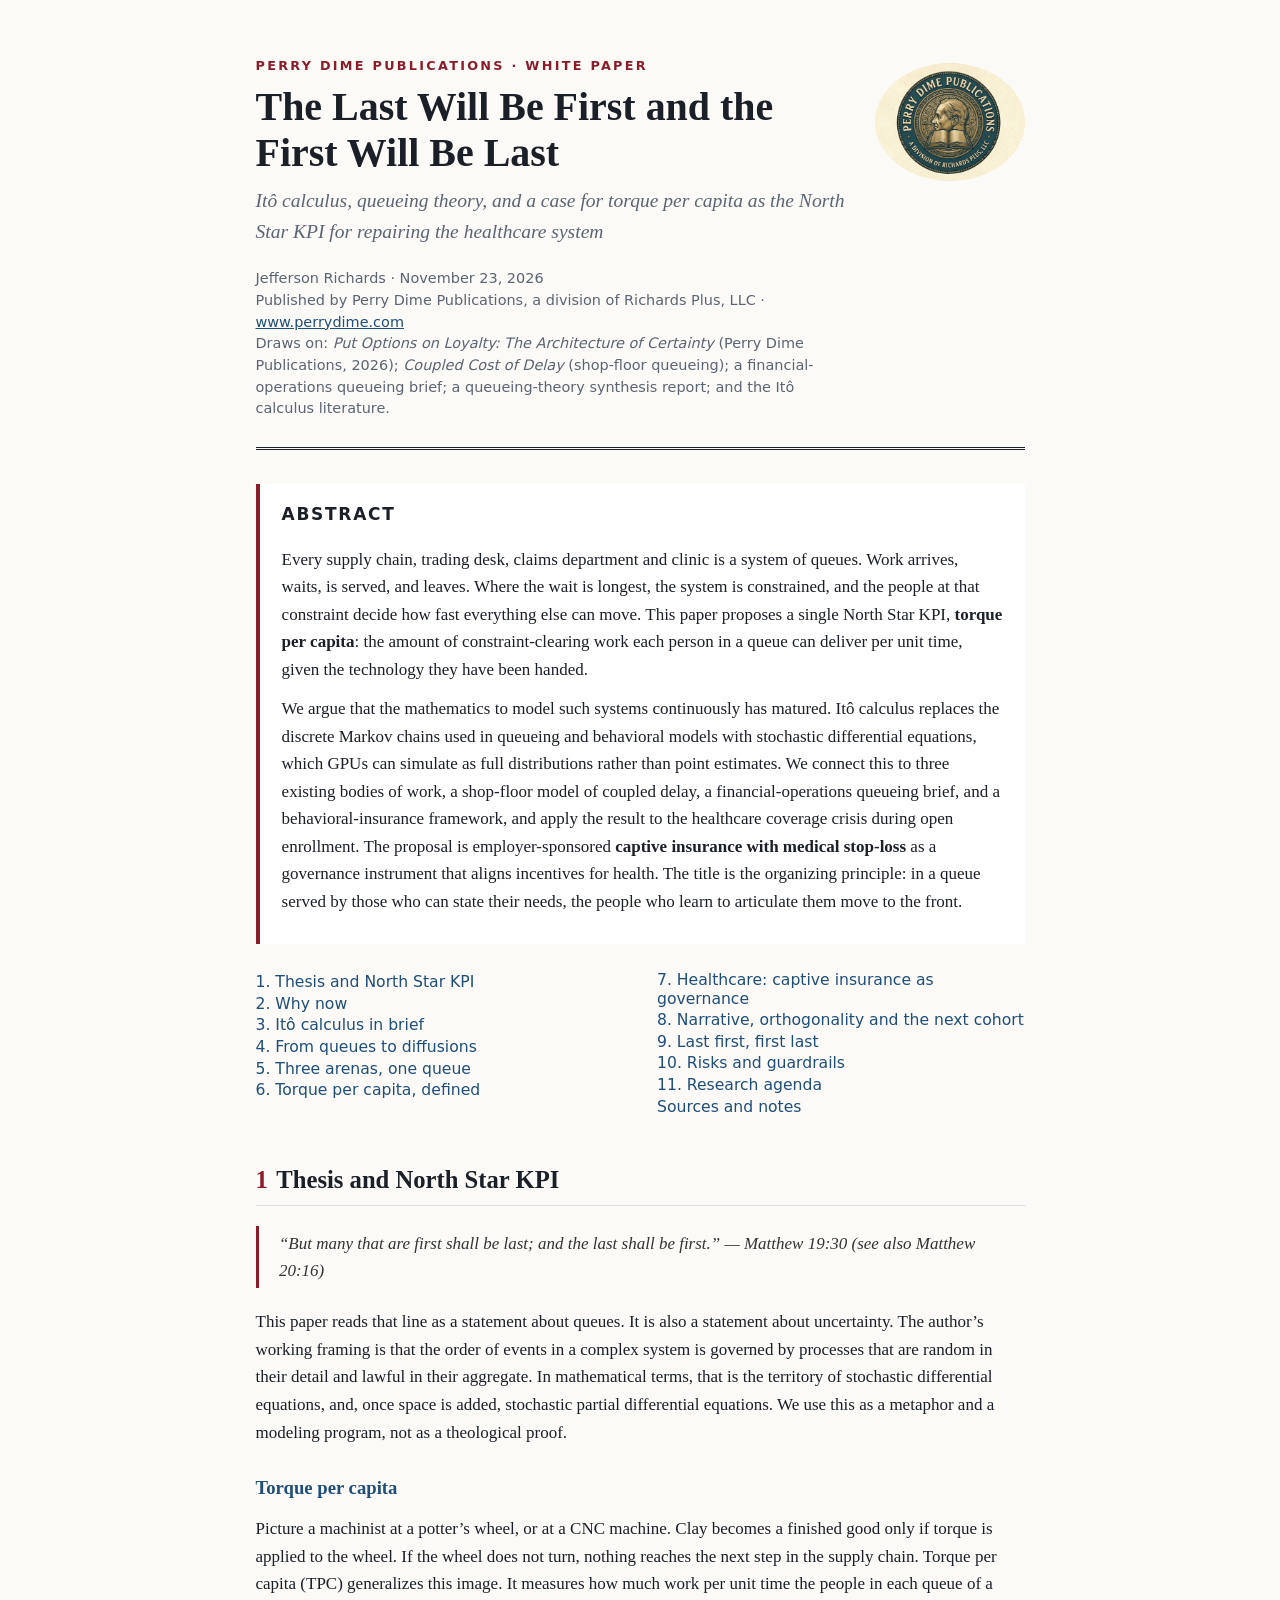
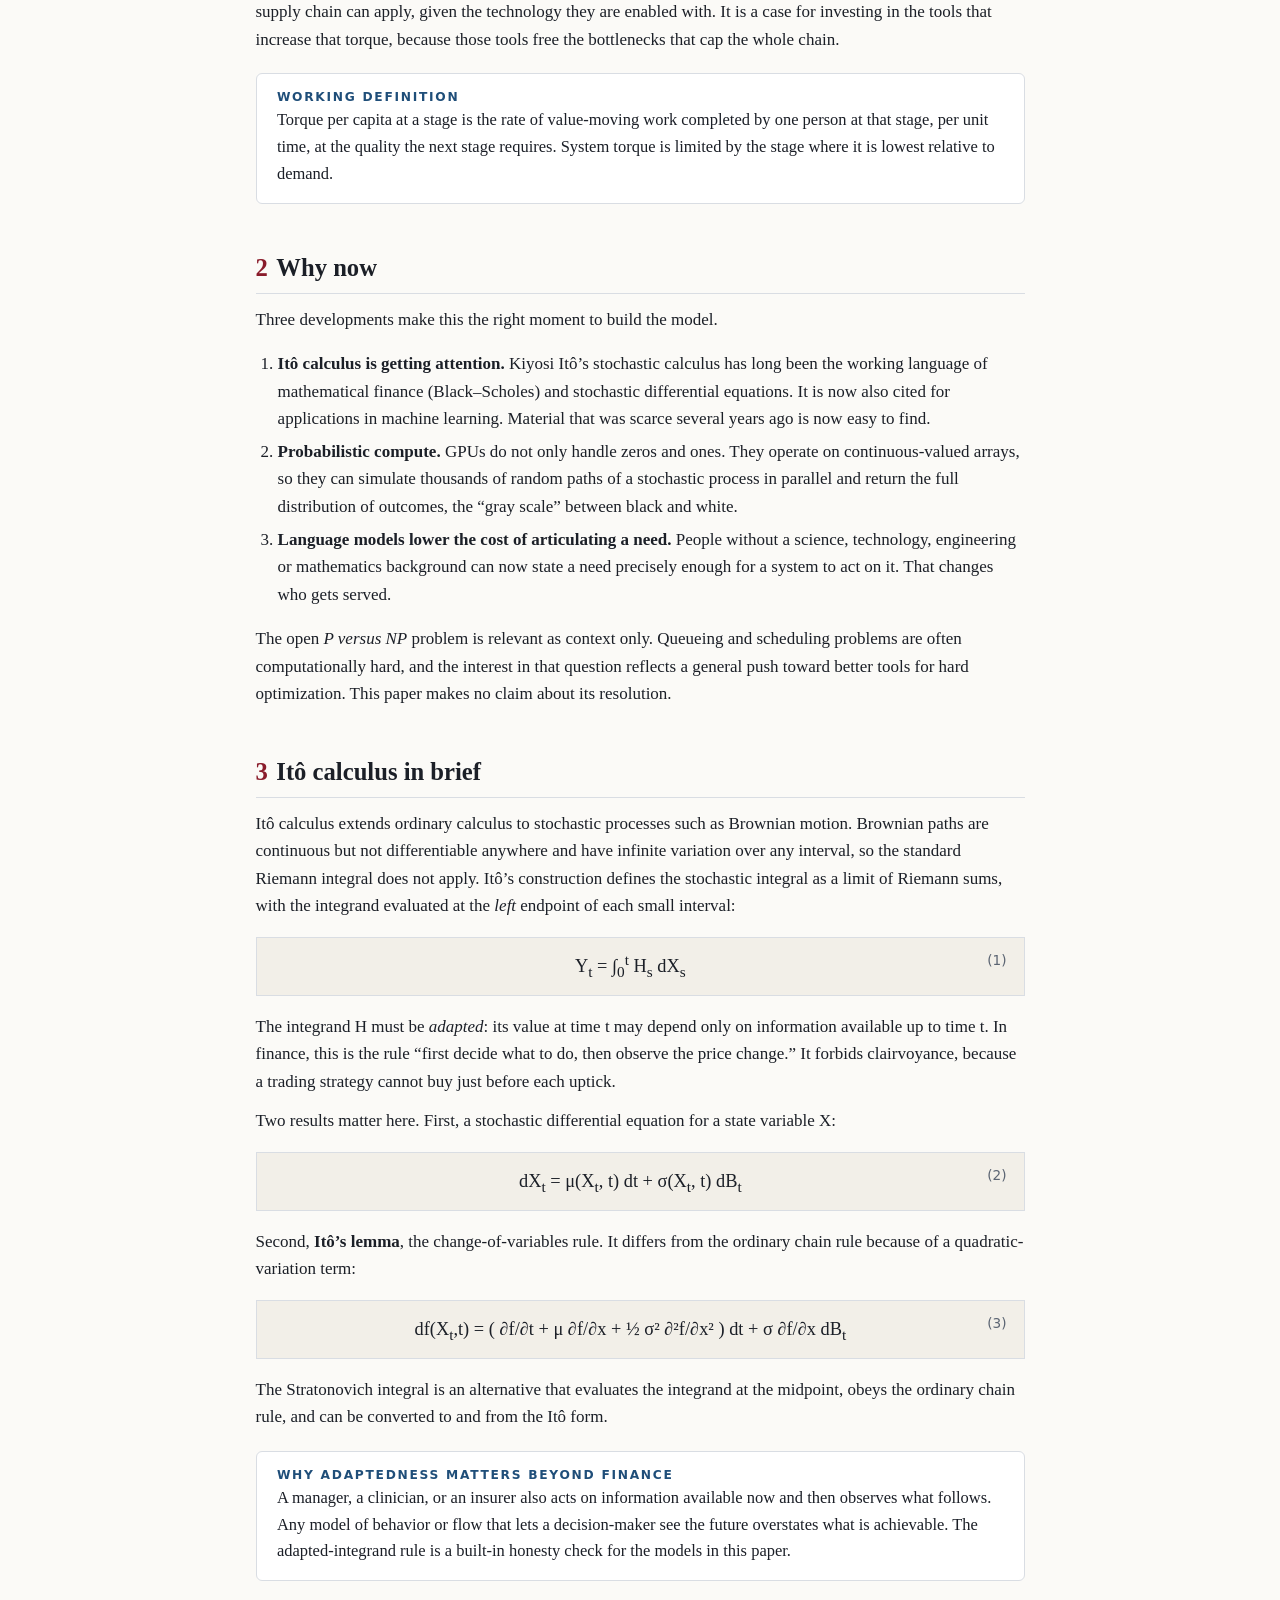
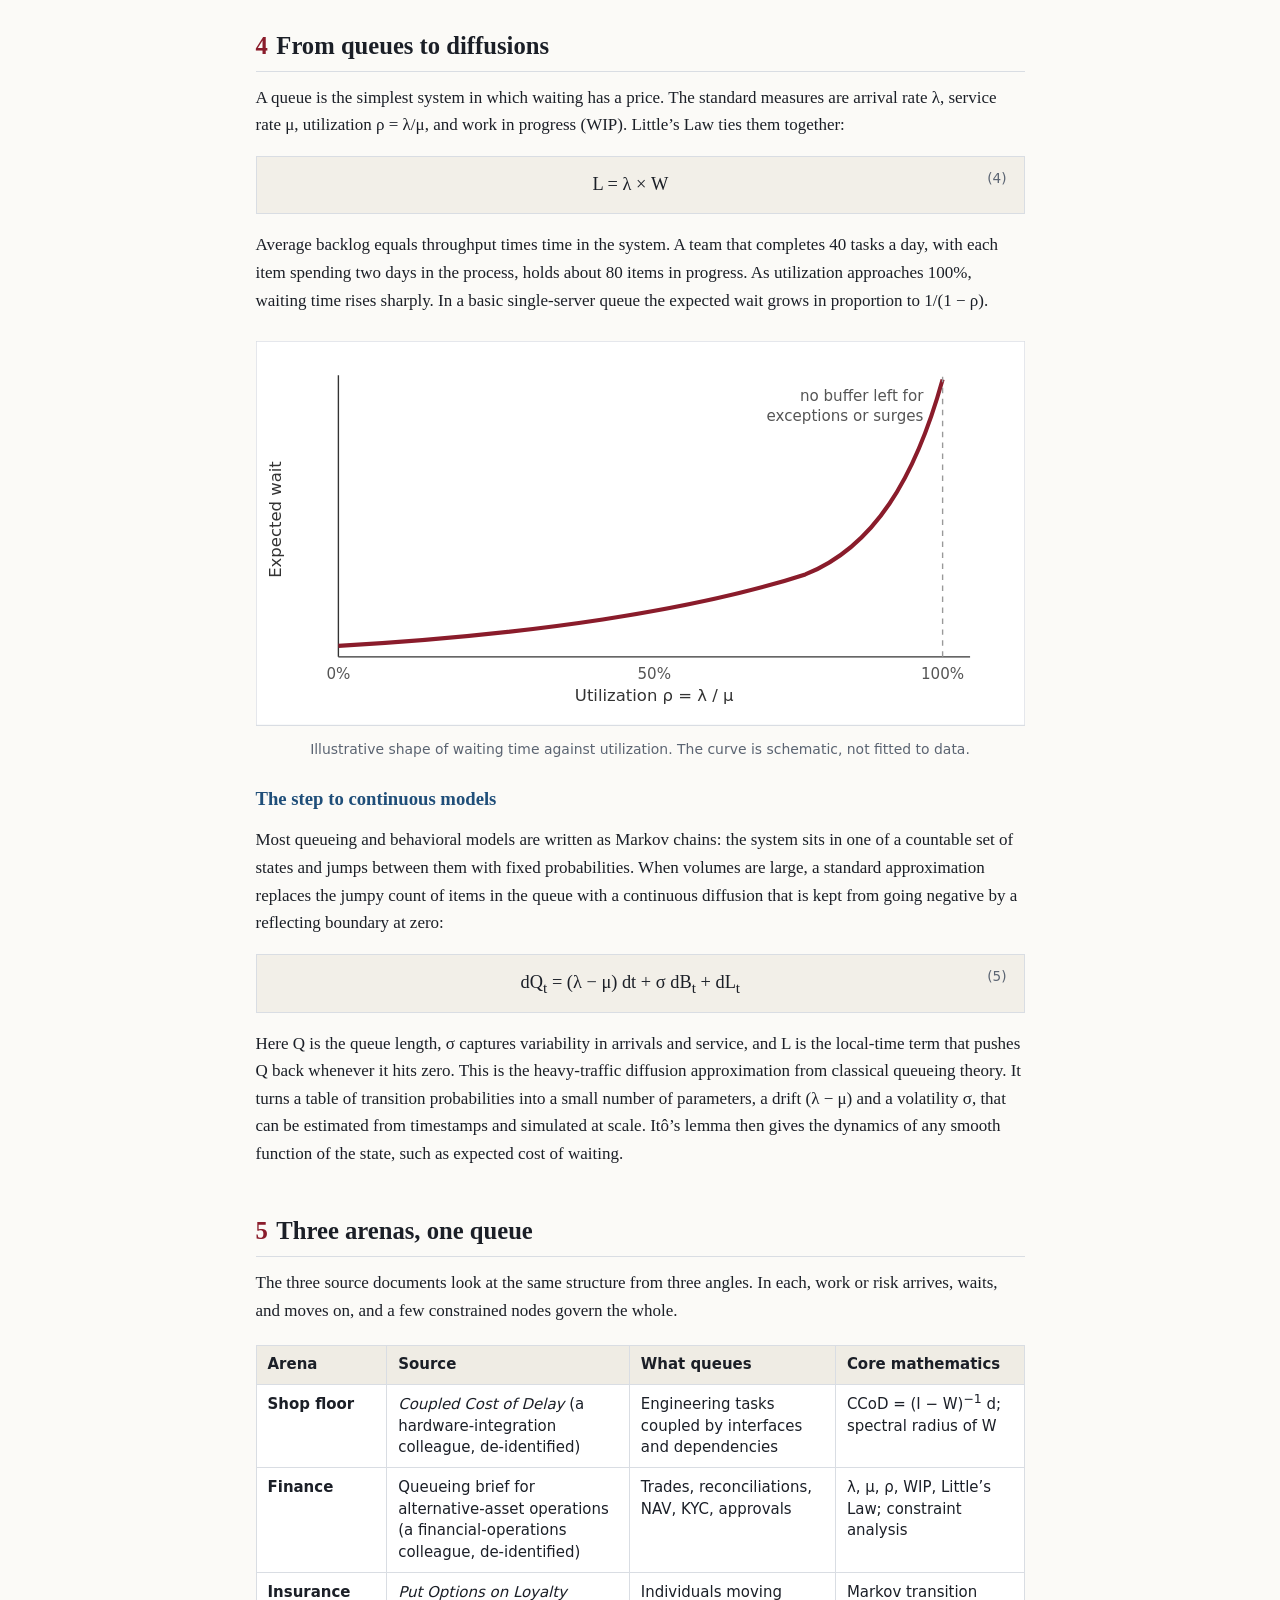
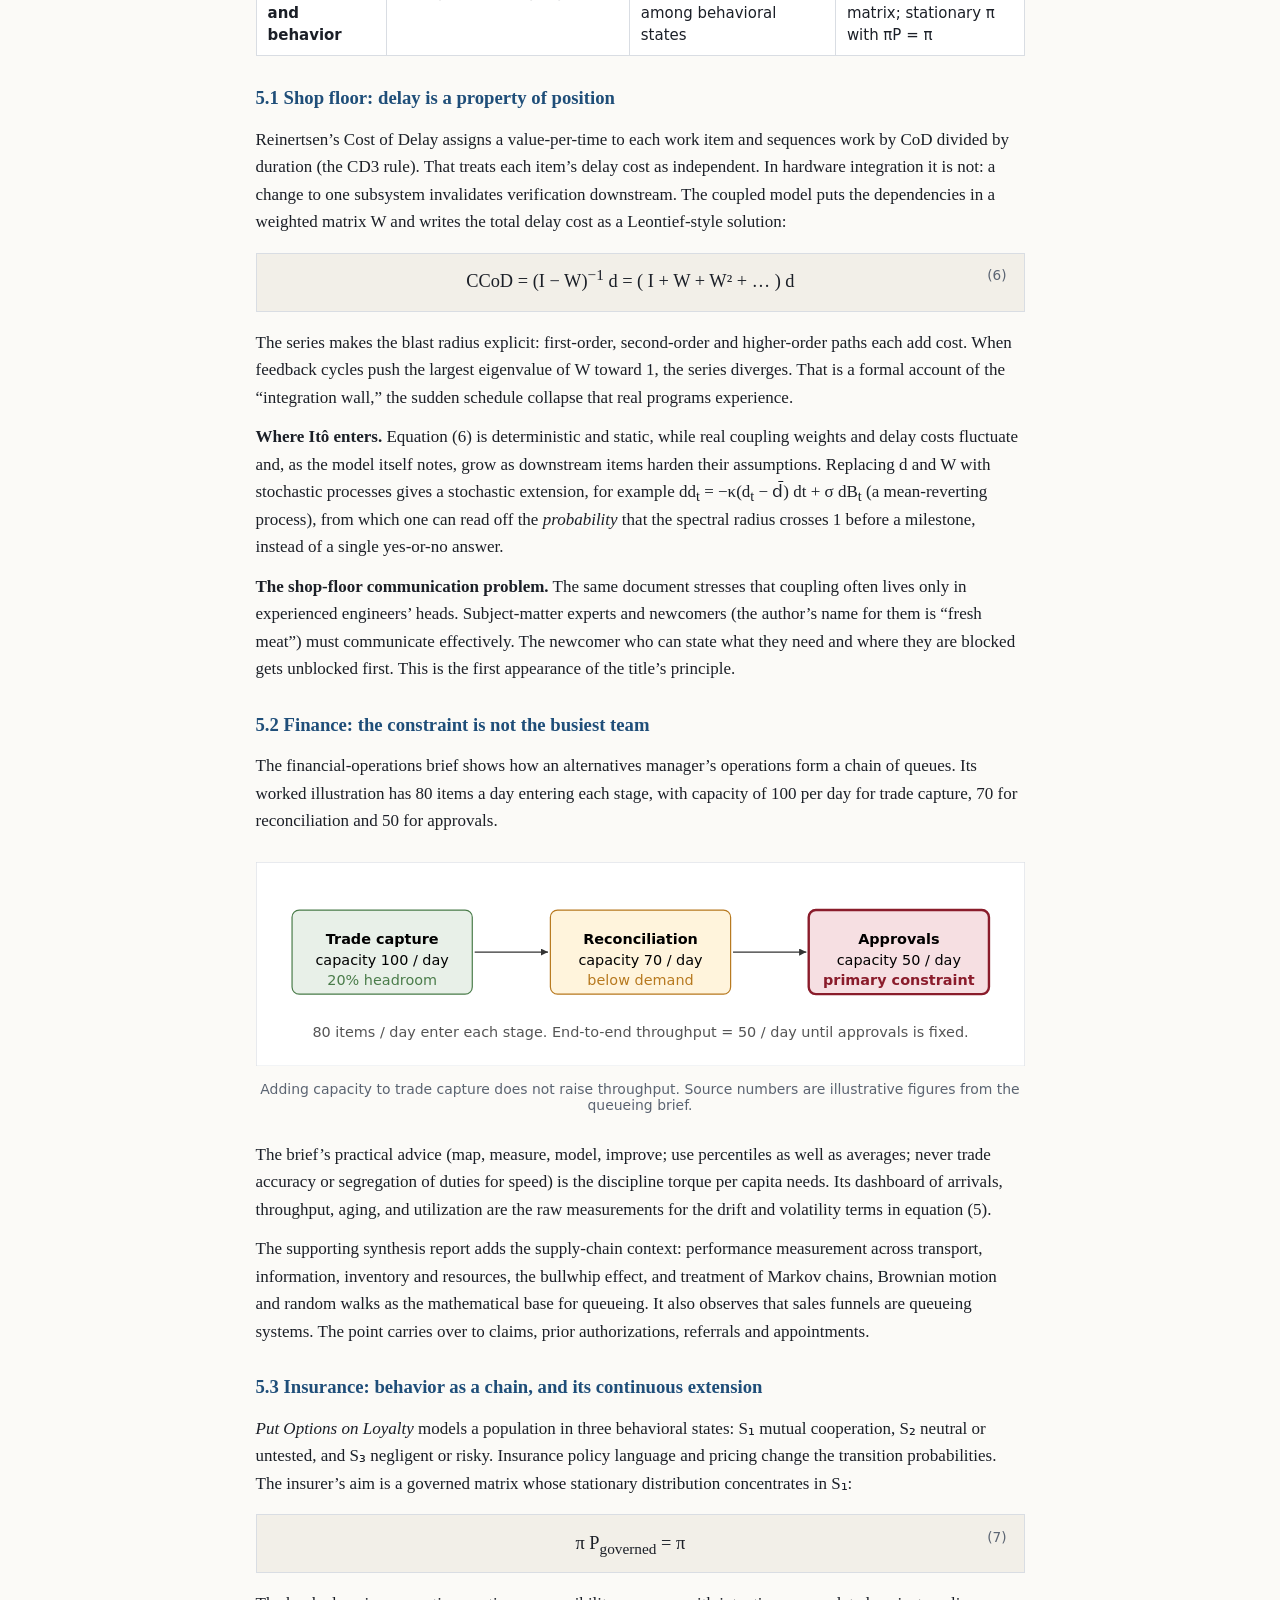
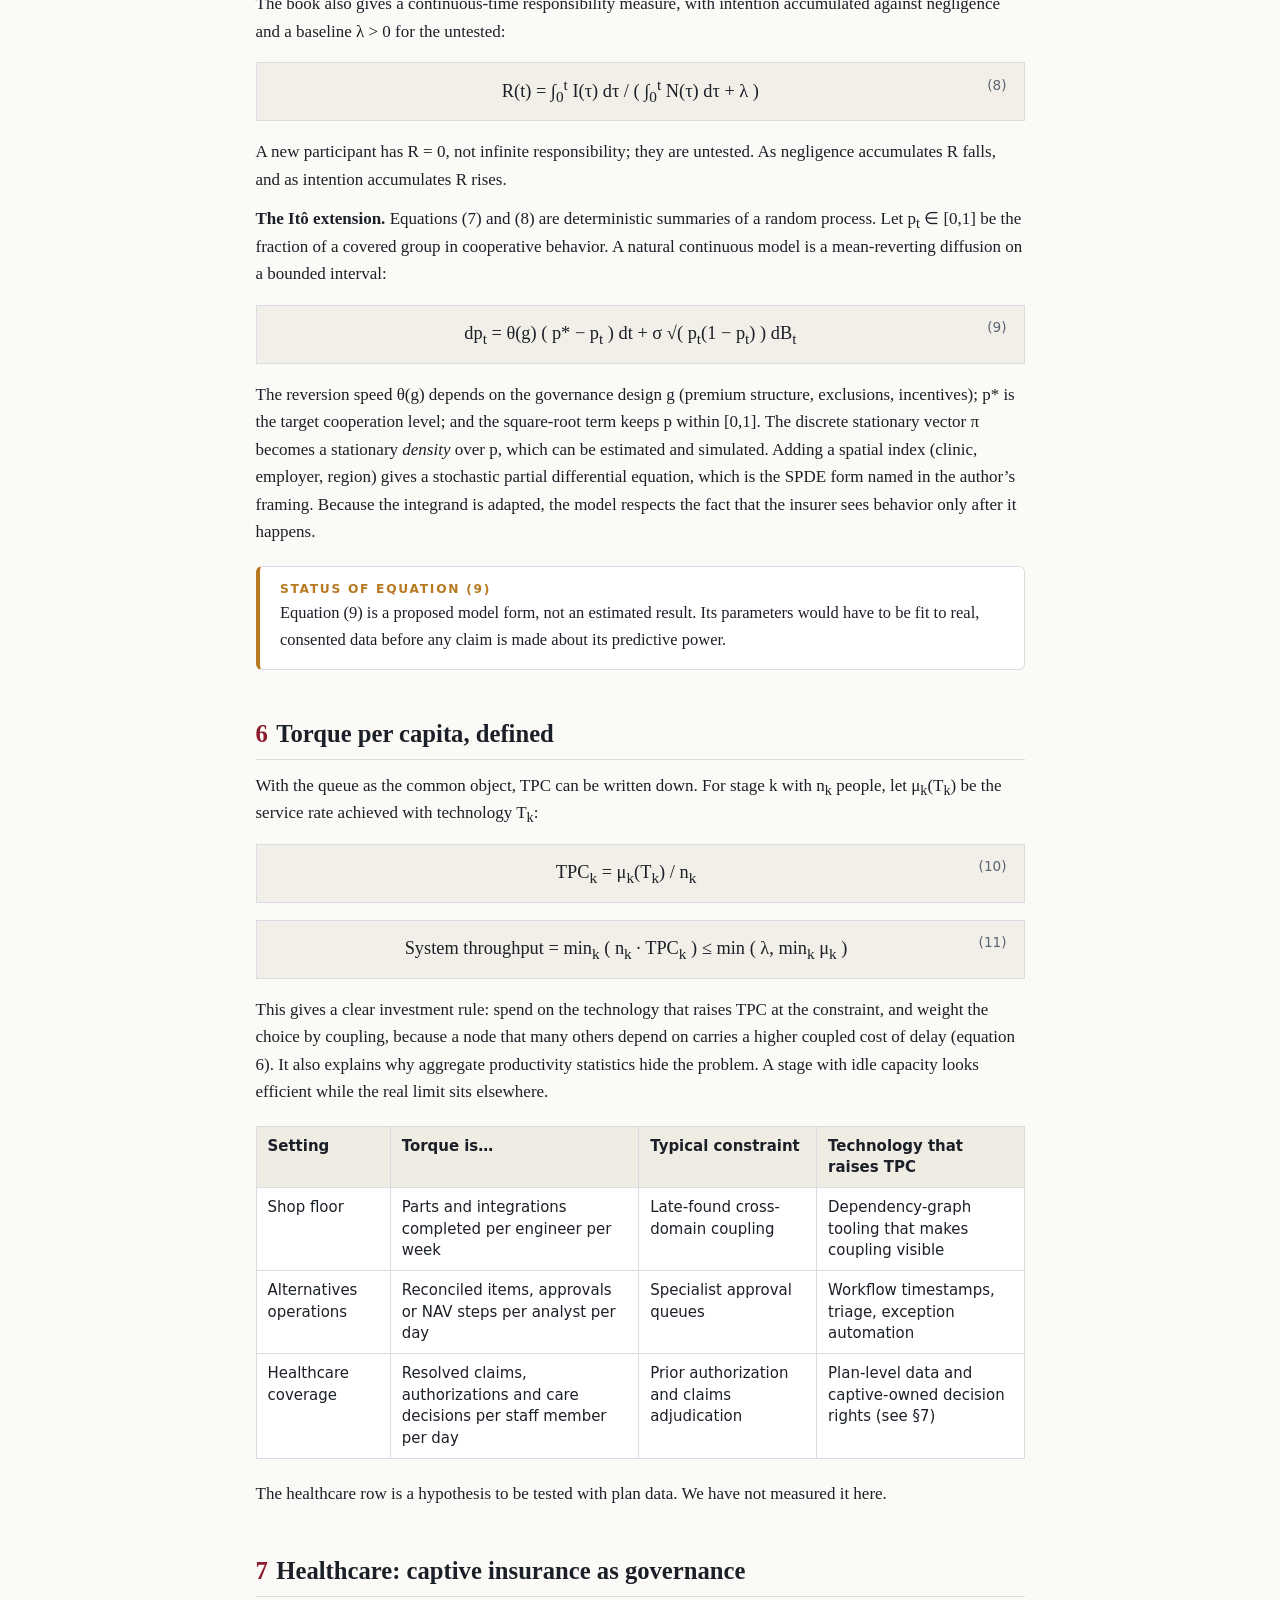
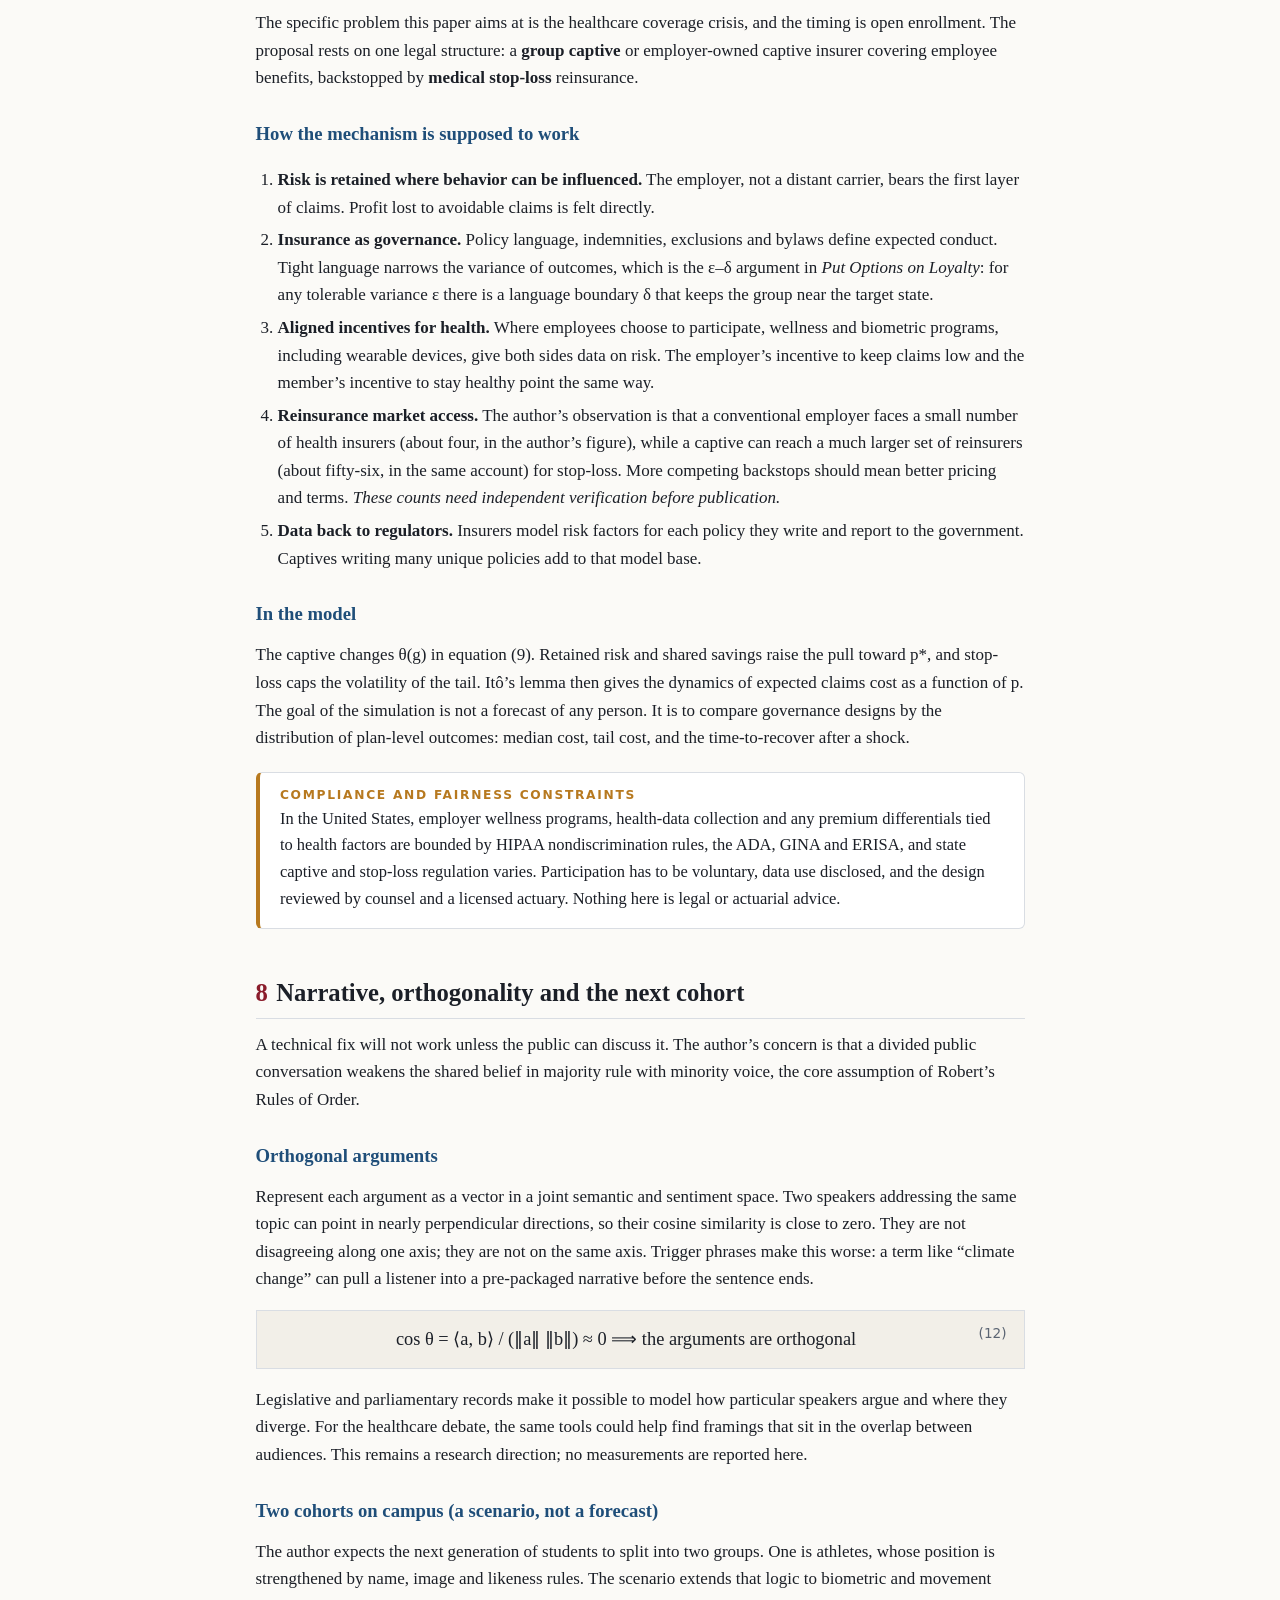
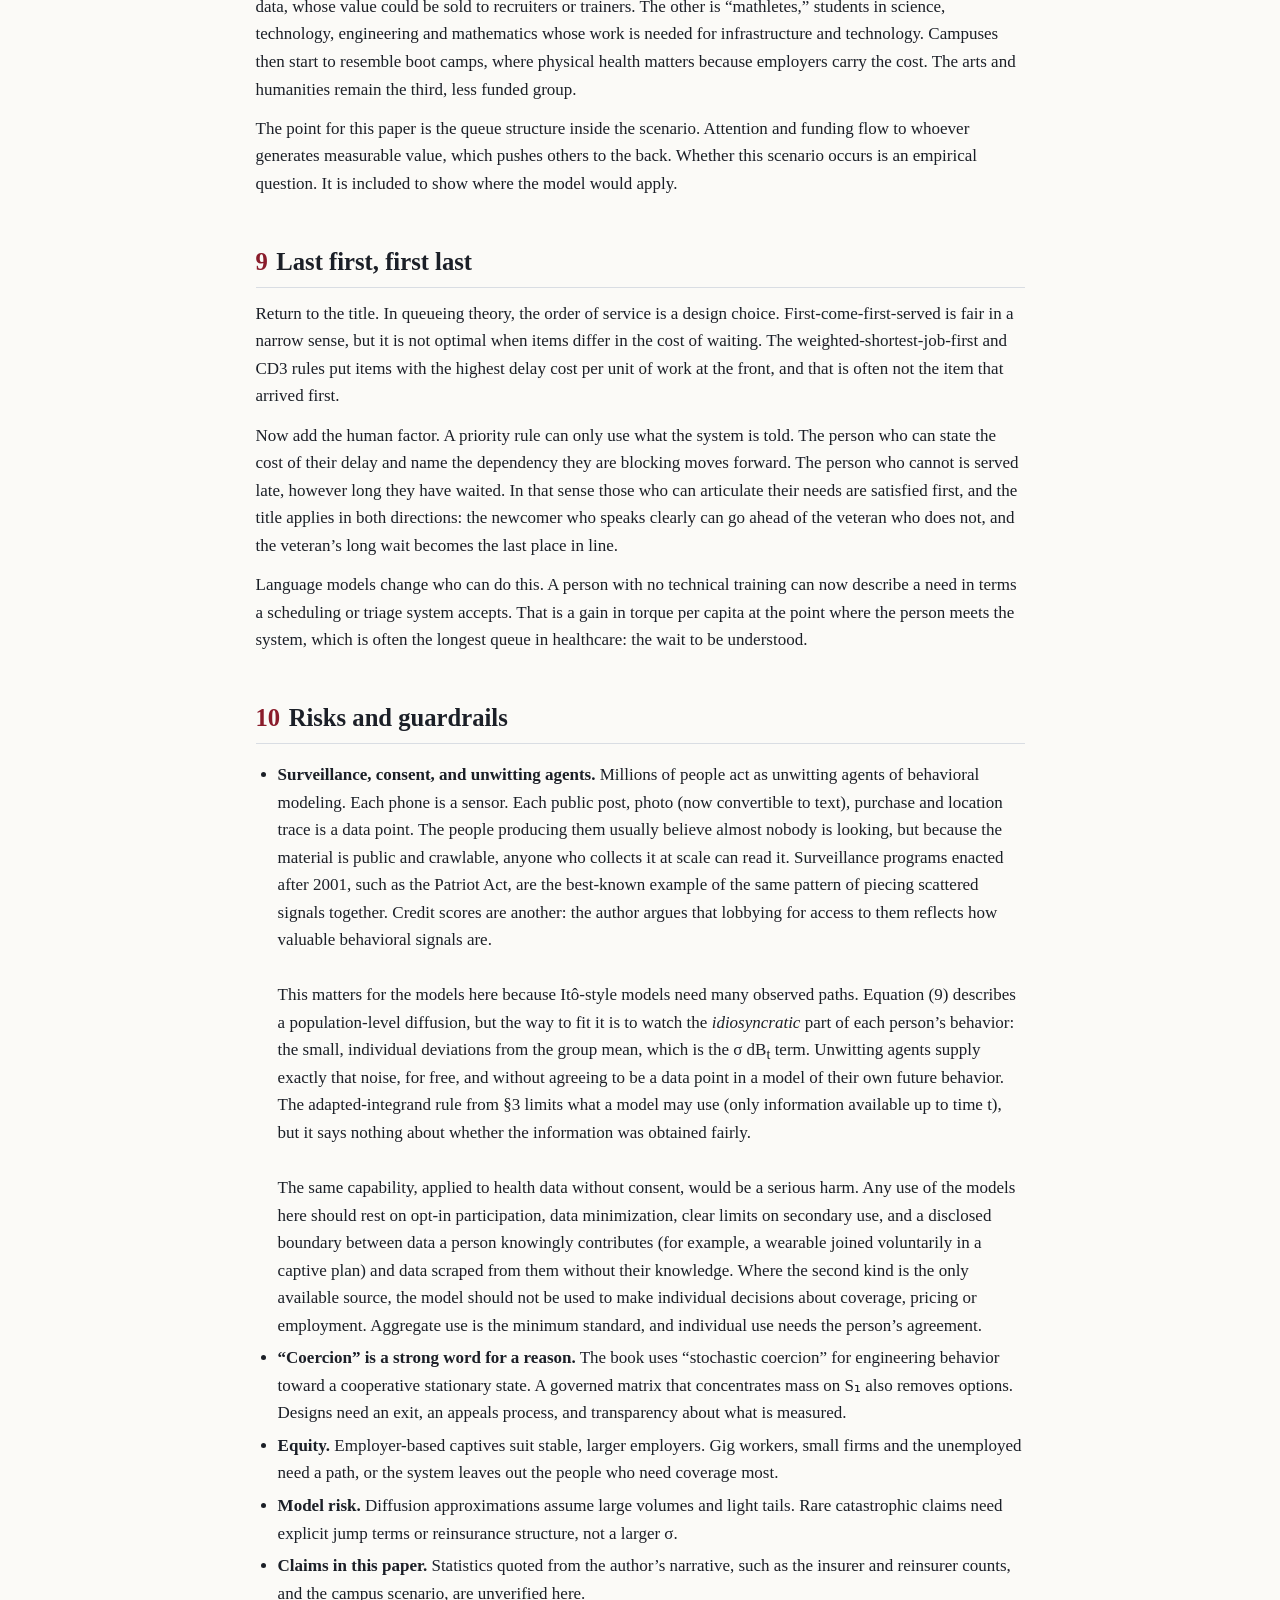
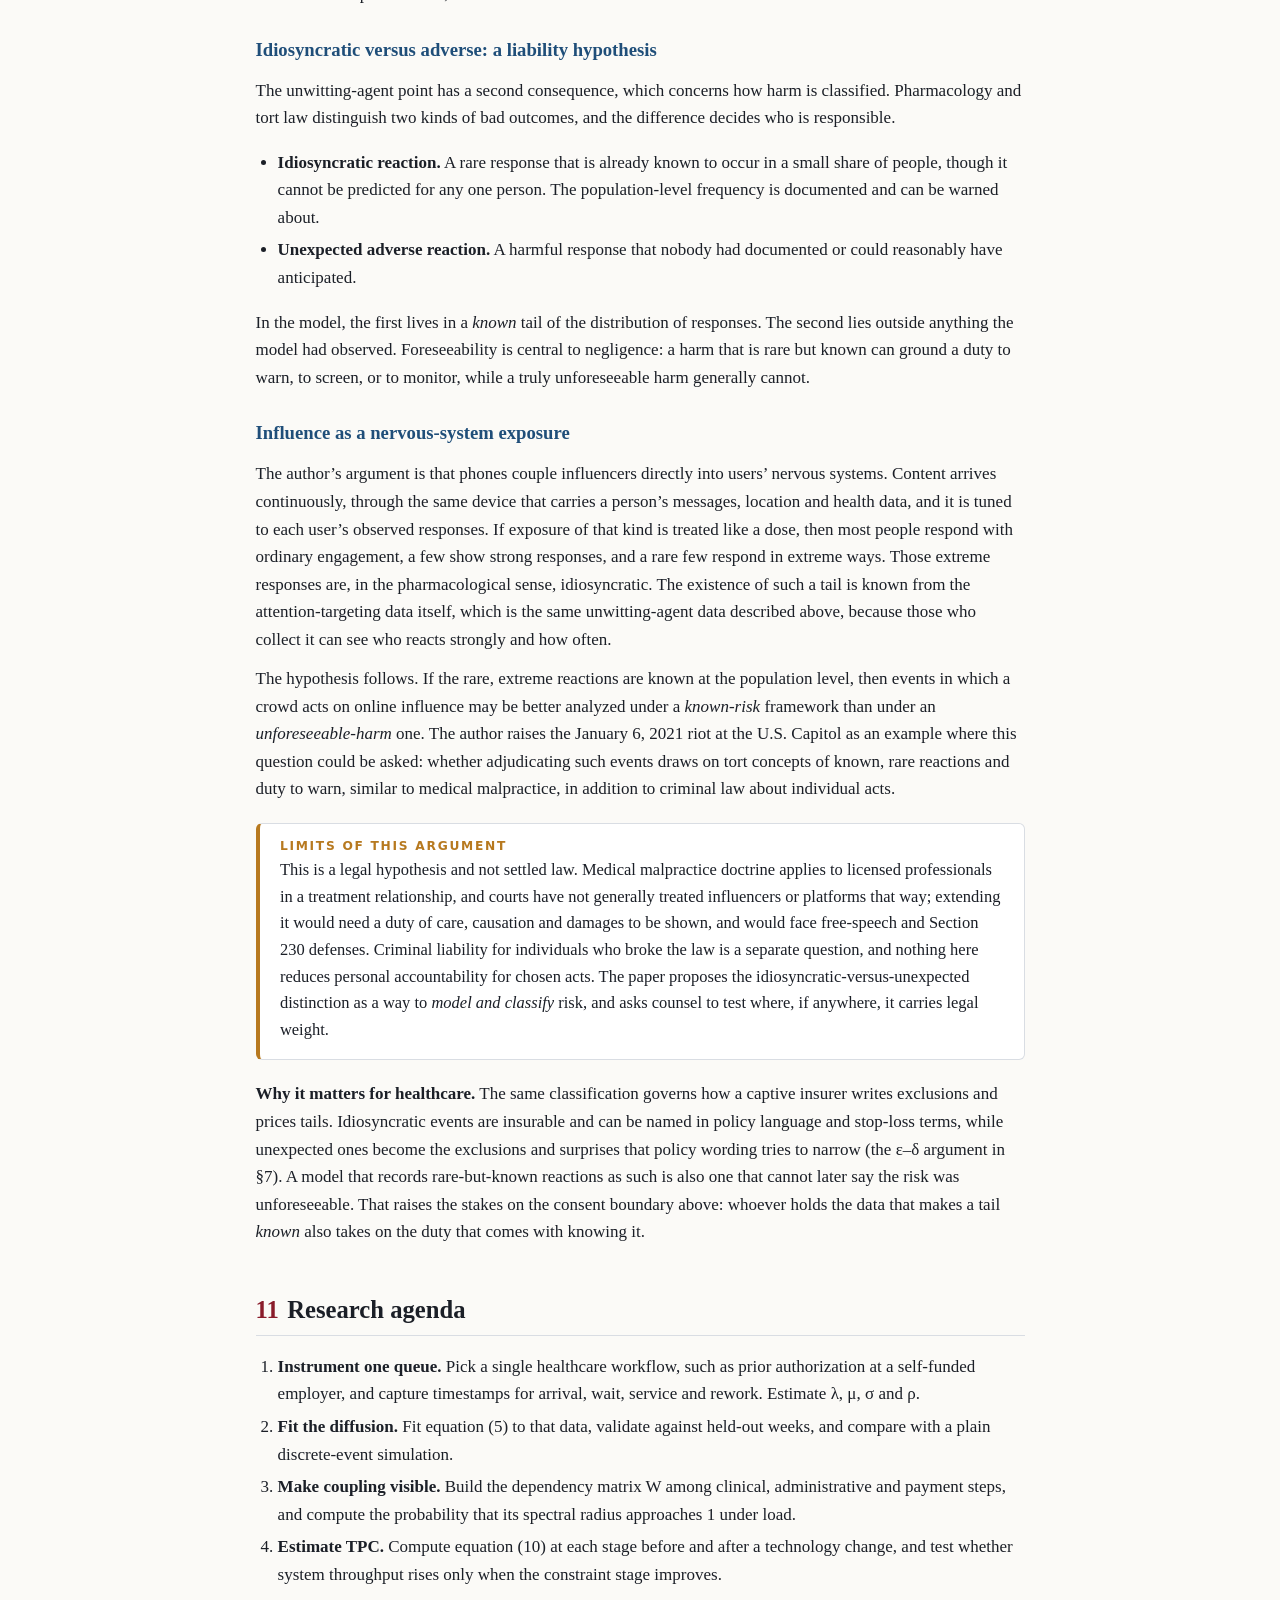
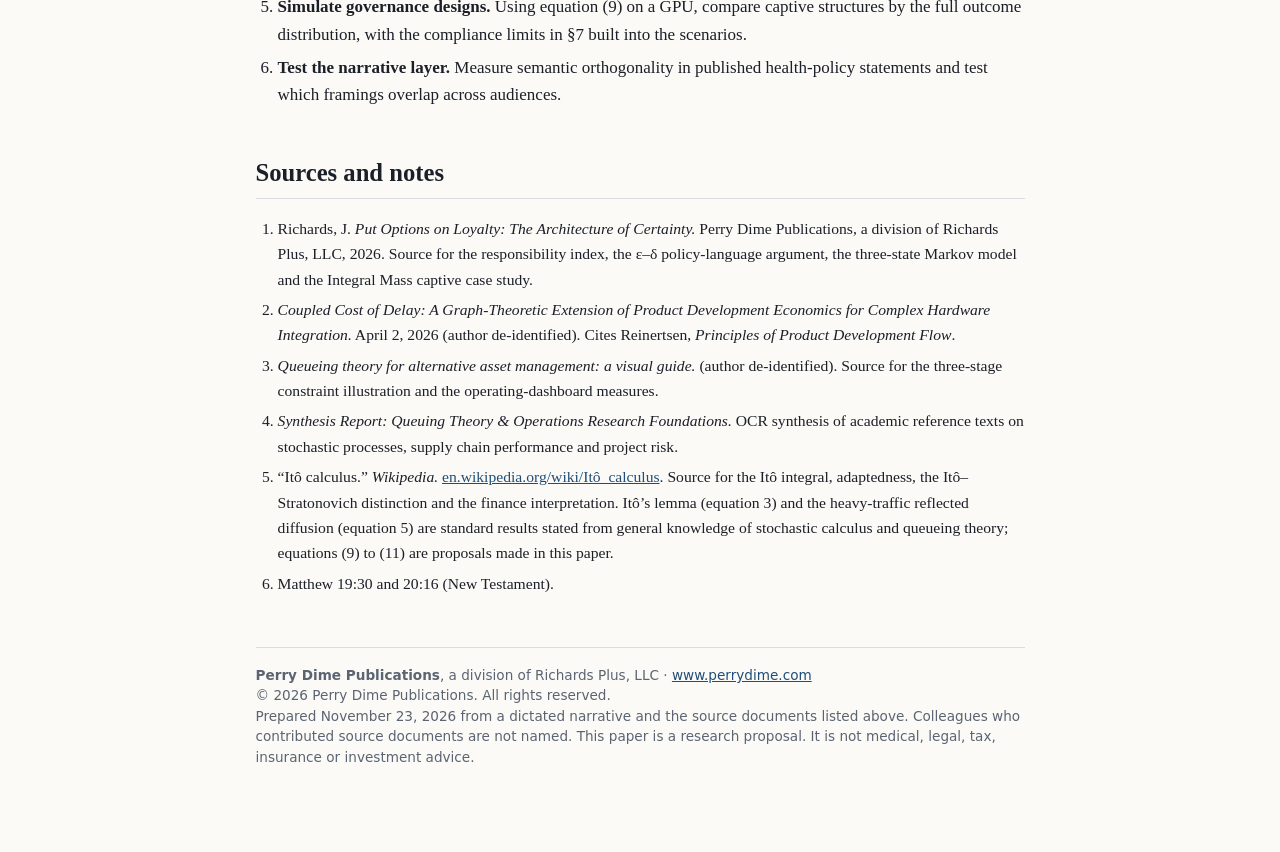
==== paper/The-Last-Will-Be-First_White-Paper.html @ f83aff8c "Add the white paper (PDF and HTML) and link it from the site" ====
<!DOCTYPE html>
<html lang="en">
<head>
<meta charset="utf-8">
<meta name="viewport" content="width=device-width, initial-scale=1">
<title>Perry Dime Publications · The Last Will Be First and the First Will Be Last — Itô Calculus, Queueing, and Torque per Capita</title>
<style>
  :root{
    --ink:#1b1f27; --muted:#5b6472; --rule:#d9dde3; --accent:#8a1c2b; --accent2:#1f4e79;
    --bg:#fbfaf7; --card:#ffffff; --code:#f2efe8;
  }
  *{box-sizing:border-box}
  html{font-size:17px}
  body{margin:0;background:var(--bg);color:var(--ink);font-family:Georgia,"Times New Roman",serif;line-height:1.62}
  .page{max-width:820px;margin:0 auto;padding:3.5rem 1.5rem 5rem}
  header.title{border-bottom:3px double var(--ink);padding-bottom:1.6rem;margin-bottom:2rem}
  header.title{display:flex;gap:1.6rem;align-items:flex-start;justify-content:space-between}
  header.title .txt{flex:1}
  .logo{width:150px;height:auto;flex:none;border-radius:50%;margin-top:.2rem}
  .kicker{font:600 .75rem/1 system-ui,sans-serif;letter-spacing:.18em;text-transform:uppercase;color:var(--accent)}
  h1{font-size:2.35rem;line-height:1.15;margin:.7rem 0 .5rem}
  .subtitle{font-size:1.15rem;color:var(--muted);font-style:italic;margin:0 0 1.2rem}
  .meta{font:.85rem/1.5 system-ui,sans-serif;color:var(--muted)}
  h2{font-size:1.45rem;margin:2.6rem 0 .6rem;border-bottom:1px solid var(--rule);padding-bottom:.3rem}
  h2 .n{color:var(--accent);margin-right:.5rem}
  h3{font-size:1.1rem;margin:1.6rem 0 .3rem;color:var(--accent2)}
  p{margin:.7rem 0}
  .abstract{background:var(--card);border-left:4px solid var(--accent);padding:1rem 1.3rem;margin:1.5rem 0}
  .abstract h2{border:0;margin:0 0 .3rem;font-size:1rem;letter-spacing:.1em;text-transform:uppercase;font-family:system-ui,sans-serif}
  .eq{background:var(--code);border:1px solid var(--rule);padding:.8rem 1rem;margin:1rem 0;text-align:center;font-size:1.08rem;overflow-x:auto;font-family:"Cambria Math","STIX Two Math",Georgia,serif}
  .eq .tag{float:right;color:var(--muted);font:.8rem system-ui,sans-serif}
  .callout{background:var(--card);border:1px solid var(--rule);border-radius:6px;padding:.9rem 1.2rem;margin:1.2rem 0;font-size:.97rem}
  .callout b.h{display:block;font:700 .72rem system-ui,sans-serif;letter-spacing:.14em;text-transform:uppercase;color:var(--accent2);margin-bottom:.2rem}
  .callout.warn{border-left:4px solid #b7791f}
  .callout.warn b.h{color:#b7791f}
  blockquote{margin:1.2rem 0;padding:.2rem 1.2rem;border-left:3px solid var(--accent);font-style:italic;color:#333}
  table{border-collapse:collapse;width:100%;margin:1.2rem 0;font:.88rem/1.45 system-ui,sans-serif;background:var(--card)}
  th,td{border:1px solid var(--rule);padding:.5rem .65rem;text-align:left;vertical-align:top}
  th{background:#efece4}
  figure{margin:1.6rem 0;text-align:center}
  figcaption{font:.82rem system-ui,sans-serif;color:var(--muted);margin-top:.4rem}
  svg text{font-family:system-ui,sans-serif}
  ul,ol{padding-left:1.3rem}
  li{margin:.3rem 0}
  .toc{font:.92rem system-ui,sans-serif;columns:2;column-gap:2rem;margin:1.5rem 0}
  .toc a{color:var(--accent2);text-decoration:none}
  .toc a:hover{text-decoration:underline}
  .toc div{margin:.15rem 0}
  sub,sup{line-height:0}
  .refs li{font-size:.92rem}
  a{color:var(--accent2)}
  footer{margin-top:3rem;border-top:1px solid var(--rule);padding-top:1rem;font:.8rem/1.5 system-ui,sans-serif;color:var(--muted)}
  @page{size:Letter;margin:0.85in 0.9in 0.9in 0.9in}
  @media print{
    html{font-size:11pt}
    body{background:#fff;-webkit-print-color-adjust:exact;print-color-adjust:exact}
    .page{max-width:none;padding:0;margin:0}
    header.title{margin-top:0}
    h1{font-size:26pt}
    h2,h3{break-after:avoid;page-break-after:avoid}
    p,li{orphans:3;widows:3}
    figure,.callout,.eq,table,.abstract,blockquote,tr,svg{break-inside:avoid;page-break-inside:avoid}
    .eq{overflow:visible;white-space:normal;overflow-wrap:anywhere;padding:.6rem .8rem}
    .eq .tag{float:none;display:block;text-align:right}
    table{table-layout:auto;word-break:normal;overflow-wrap:anywhere}
    svg{max-width:100%;height:auto}
    figure svg{max-width:82%}
    .logo{width:112px}
    h1{font-size:23pt;margin:.4rem 0 .3rem}
    .subtitle{font-size:1rem;margin-bottom:.6rem}
    header.title{padding-bottom:.9rem;margin-bottom:1rem}
    .meta{font-size:.78rem;line-height:1.4}
    .abstract{padding:.7rem 1.1rem;margin:1rem 0}
    .abstract p{font-size:.9rem;line-height:1.48;margin:.45rem 0}
    .toc{display:grid;grid-template-columns:1fr 1fr;column-gap:2rem;columns:auto;margin:1rem 0 0;break-inside:avoid;page-break-inside:avoid}
    a{color:var(--accent2);text-decoration:none}
    .toc{break-after:page;page-break-after:always}
  }
  @media (max-width:640px){.toc{columns:1}h1{font-size:1.8rem}}
</style>
</head>
<body>
<div class="page">

<header class="title">
  <div class="txt">
  <div class="kicker">Perry Dime Publications · White Paper</div>
  <h1>The Last Will Be First and the First Will Be Last</h1>
  <p class="subtitle">Itô calculus, queueing theory, and a case for <em>torque per capita</em> as the North Star KPI for repairing the healthcare system</p>
  <div class="meta">Jefferson Richards · November 23, 2026<br>
  Published by Perry Dime Publications, a division of Richards Plus, LLC · <a href="https://www.perrydime.com">www.perrydime.com</a><br>
  Draws on: <em>Put Options on Loyalty: The Architecture of Certainty</em> (Perry Dime Publications, 2026); <em>Coupled Cost of Delay</em> (shop-floor queueing); a financial-operations queueing brief; a queueing-theory synthesis report; and the Itô calculus literature.</div>
  </div>
  <a href="https://www.perrydime.com"><img class="logo" src="[data-uri]" alt="Perry Dime Publications, a division of Richards Plus, LLC"></a>
</header>

<section class="abstract">
  <h2>Abstract</h2>
  <p>Every supply chain, trading desk, claims department and clinic is a system of queues. Work arrives, waits, is served, and leaves. Where the wait is longest, the system is constrained, and the people at that constraint decide how fast everything else can move. This paper proposes a single North Star KPI, <strong>torque per capita</strong>: the amount of constraint-clearing work each person in a queue can deliver per unit time, given the technology they have been handed.</p>
  <p>We argue that the mathematics to model such systems continuously has matured. Itô calculus replaces the discrete Markov chains used in queueing and behavioral models with stochastic differential equations, which GPUs can simulate as full distributions rather than point estimates. We connect this to three existing bodies of work, a shop-floor model of coupled delay, a financial-operations queueing brief, and a behavioral-insurance framework, and apply the result to the healthcare coverage crisis during open enrollment. The proposal is employer-sponsored <strong>captive insurance with medical stop-loss</strong> as a governance instrument that aligns incentives for health. The title is the organizing principle: in a queue served by those who can state their needs, the people who learn to articulate them move to the front.</p>
</section>

<nav class="toc" aria-label="Contents">
  <div><a href="#s1">1. Thesis and North Star KPI</a></div>
  <div><a href="#s2">2. Why now</a></div>
  <div><a href="#s3">3. Itô calculus in brief</a></div>
  <div><a href="#s4">4. From queues to diffusions</a></div>
  <div><a href="#s5">5. Three arenas, one queue</a></div>
  <div><a href="#s6">6. Torque per capita, defined</a></div>
  <div><a href="#s7">7. Healthcare: captive insurance as governance</a></div>
  <div><a href="#s8">8. Narrative, orthogonality and the next cohort</a></div>
  <div><a href="#s9">9. Last first, first last</a></div>
  <div><a href="#s10">10. Risks and guardrails</a></div>
  <div><a href="#s11">11. Research agenda</a></div>
  <div><a href="#s12">Sources and notes</a></div>
</nav>

<h2 id="s1"><span class="n">1</span>Thesis and North Star KPI</h2>
<blockquote>“But many that are first shall be last; and the last shall be first.” — Matthew 19:30 (see also Matthew 20:16)</blockquote>
<p>This paper reads that line as a statement about queues. It is also a statement about uncertainty. The author’s working framing is that the order of events in a complex system is governed by processes that are random in their detail and lawful in their aggregate. In mathematical terms, that is the territory of stochastic differential equations, and, once space is added, stochastic partial differential equations. We use this as a metaphor and a modeling program, not as a theological proof.</p>

<h3>Torque per capita</h3>
<p>Picture a machinist at a potter’s wheel, or at a CNC machine. Clay becomes a finished good only if torque is applied to the wheel. If the wheel does not turn, nothing reaches the next step in the supply chain. Torque per capita (TPC) generalizes this image. It measures how much work per unit time the people in each queue of a supply chain can apply, given the technology they are enabled with. It is a case for investing in the tools that increase that torque, because those tools free the bottlenecks that cap the whole chain.</p>

<div class="callout">
  <b class="h">Working definition</b>
  Torque per capita at a stage is the rate of value-moving work completed by one person at that stage, per unit time, at the quality the next stage requires. System torque is limited by the stage where it is lowest relative to demand.
</div>

<h2 id="s2"><span class="n">2</span>Why now</h2>
<p>Three developments make this the right moment to build the model.</p>
<ol>
  <li><strong>Itô calculus is getting attention.</strong> Kiyosi Itô’s stochastic calculus has long been the working language of mathematical finance (Black–Scholes) and stochastic differential equations. It is now also cited for applications in machine learning. Material that was scarce several years ago is now easy to find.</li>
  <li><strong>Probabilistic compute.</strong> GPUs do not only handle zeros and ones. They operate on continuous-valued arrays, so they can simulate thousands of random paths of a stochastic process in parallel and return the full distribution of outcomes, the “gray scale” between black and white.</li>
  <li><strong>Language models lower the cost of articulating a need.</strong> People without a science, technology, engineering or mathematics background can now state a need precisely enough for a system to act on it. That changes who gets served.</li>
</ol>
<p>The open <em>P versus NP</em> problem is relevant as context only. Queueing and scheduling problems are often computationally hard, and the interest in that question reflects a general push toward better tools for hard optimization. This paper makes no claim about its resolution.</p>

<h2 id="s3"><span class="n">3</span>Itô calculus in brief</h2>
<p>Itô calculus extends ordinary calculus to stochastic processes such as Brownian motion. Brownian paths are continuous but not differentiable anywhere and have infinite variation over any interval, so the standard Riemann integral does not apply. Itô’s construction defines the stochastic integral as a limit of Riemann sums, with the integrand evaluated at the <em>left</em> endpoint of each small interval:</p>
<div class="eq">Y<sub>t</sub> = ∫<sub>0</sub><sup>t</sup> H<sub>s</sub> dX<sub>s</sub><span class="tag">(1)</span></div>
<p>The integrand H must be <em>adapted</em>: its value at time t may depend only on information available up to time t. In finance, this is the rule “first decide what to do, then observe the price change.” It forbids clairvoyance, because a trading strategy cannot buy just before each uptick.</p>
<p>Two results matter here. First, a stochastic differential equation for a state variable X:</p>
<div class="eq">dX<sub>t</sub> = μ(X<sub>t</sub>, t) dt + σ(X<sub>t</sub>, t) dB<sub>t</sub><span class="tag">(2)</span></div>
<p>Second, <strong>Itô’s lemma</strong>, the change-of-variables rule. It differs from the ordinary chain rule because of a quadratic-variation term:</p>
<div class="eq">df(X<sub>t</sub>,t) = ( ∂f/∂t + μ ∂f/∂x + ½ σ² ∂²f/∂x² ) dt + σ ∂f/∂x dB<sub>t</sub><span class="tag">(3)</span></div>
<p>The Stratonovich integral is an alternative that evaluates the integrand at the midpoint, obeys the ordinary chain rule, and can be converted to and from the Itô form.</p>
<div class="callout">
  <b class="h">Why adaptedness matters beyond finance</b>
  A manager, a clinician, or an insurer also acts on information available now and then observes what follows. Any model of behavior or flow that lets a decision-maker see the future overstates what is achievable. The adapted-integrand rule is a built-in honesty check for the models in this paper.
</div>

<h2 id="s4"><span class="n">4</span>From queues to diffusions</h2>
<p>A queue is the simplest system in which waiting has a price. The standard measures are arrival rate λ, service rate μ, utilization ρ = λ/μ, and work in progress (WIP). Little’s Law ties them together:</p>
<div class="eq">L = λ × W<span class="tag">(4)</span></div>
<p>Average backlog equals throughput times time in the system. A team that completes 40 tasks a day, with each item spending two days in the process, holds about 80 items in progress. As utilization approaches 100%, waiting time rises sharply. In a basic single-server queue the expected wait grows in proportion to 1/(1 − ρ).</p>

<figure>
<svg viewBox="0 0 560 280" width="100%" role="img" aria-label="Waiting time rises sharply as utilization approaches 100 percent">
  <rect x="0" y="0" width="560" height="280" fill="#fff" stroke="#d9dde3"/>
  <line x1="60" y1="230" x2="520" y2="230" stroke="#333"/>
  <line x1="60" y1="230" x2="60" y2="25" stroke="#333"/>
  <path d="M60,222 C200,214 320,196 400,170 C450,150 480,100 500,28" fill="none" stroke="#8a1c2b" stroke-width="3"/>
  <line x1="500" y1="230" x2="500" y2="25" stroke="#999" stroke-dasharray="4 4"/>
  <text x="290" y="262" font-size="12" text-anchor="middle" fill="#333">Utilization ρ = λ / μ</text>
  <text x="18" y="130" font-size="12" text-anchor="middle" fill="#333" transform="rotate(-90 18 130)">Expected wait</text>
  <text x="60" y="246" font-size="11" text-anchor="middle" fill="#555">0%</text>
  <text x="290" y="246" font-size="11" text-anchor="middle" fill="#555">50%</text>
  <text x="500" y="246" font-size="11" text-anchor="middle" fill="#555">100%</text>
  <text x="486" y="44" font-size="11" fill="#555" text-anchor="end">no buffer left for</text>
  <text x="486" y="58" font-size="11" fill="#555" text-anchor="end">exceptions or surges</text>
</svg>
<figcaption>Illustrative shape of waiting time against utilization. The curve is schematic, not fitted to data.</figcaption>
</figure>

<h3>The step to continuous models</h3>
<p>Most queueing and behavioral models are written as Markov chains: the system sits in one of a countable set of states and jumps between them with fixed probabilities. When volumes are large, a standard approximation replaces the jumpy count of items in the queue with a continuous diffusion that is kept from going negative by a reflecting boundary at zero:</p>
<div class="eq">dQ<sub>t</sub> = (λ − μ) dt + σ dB<sub>t</sub> + dL<sub>t</sub><span class="tag">(5)</span></div>
<p>Here Q is the queue length, σ captures variability in arrivals and service, and L is the local-time term that pushes Q back whenever it hits zero. This is the heavy-traffic diffusion approximation from classical queueing theory. It turns a table of transition probabilities into a small number of parameters, a drift (λ − μ) and a volatility σ, that can be estimated from timestamps and simulated at scale. Itô’s lemma then gives the dynamics of any smooth function of the state, such as expected cost of waiting.</p>

<h2 id="s5"><span class="n">5</span>Three arenas, one queue</h2>
<p>The three source documents look at the same structure from three angles. In each, work or risk arrives, waits, and moves on, and a few constrained nodes govern the whole.</p>
<table>
  <thead><tr><th>Arena</th><th>Source</th><th>What queues</th><th>Core mathematics</th></tr></thead>
  <tbody>
    <tr><td><strong>Shop floor</strong></td><td><em>Coupled Cost of Delay</em> (a hardware-integration colleague, de-identified)</td><td>Engineering tasks coupled by interfaces and dependencies</td><td>CCoD = (I − W)<sup>−1</sup> d; spectral radius of W</td></tr>
    <tr><td><strong>Finance</strong></td><td>Queueing brief for alternative-asset operations (a financial-operations colleague, de-identified)</td><td>Trades, reconciliations, NAV, KYC, approvals</td><td>λ, μ, ρ, WIP, Little’s Law; constraint analysis</td></tr>
    <tr><td><strong>Insurance and behavior</strong></td><td><em>Put Options on Loyalty</em></td><td>Individuals moving among behavioral states</td><td>Markov transition matrix; stationary π with πP = π</td></tr>
  </tbody>
</table>

<h3>5.1 Shop floor: delay is a property of position</h3>
<p>Reinertsen’s Cost of Delay assigns a value-per-time to each work item and sequences work by CoD divided by duration (the CD3 rule). That treats each item’s delay cost as independent. In hardware integration it is not: a change to one subsystem invalidates verification downstream. The coupled model puts the dependencies in a weighted matrix W and writes the total delay cost as a Leontief-style solution:</p>
<div class="eq">CCoD = (I − W)<sup>−1</sup> d = ( I + W + W² + … ) d<span class="tag">(6)</span></div>
<p>The series makes the blast radius explicit: first-order, second-order and higher-order paths each add cost. When feedback cycles push the largest eigenvalue of W toward 1, the series diverges. That is a formal account of the “integration wall,” the sudden schedule collapse that real programs experience.</p>
<p><strong>Where Itô enters.</strong> Equation (6) is deterministic and static, while real coupling weights and delay costs fluctuate and, as the model itself notes, grow as downstream items harden their assumptions. Replacing d and W with stochastic processes gives a stochastic extension, for example dd<sub>t</sub> = −κ(d<sub>t</sub> − d̄) dt + σ dB<sub>t</sub> (a mean-reverting process), from which one can read off the <em>probability</em> that the spectral radius crosses 1 before a milestone, instead of a single yes-or-no answer.</p>
<p><strong>The shop-floor communication problem.</strong> The same document stresses that coupling often lives only in experienced engineers’ heads. Subject-matter experts and newcomers (the author’s name for them is “fresh meat”) must communicate effectively. The newcomer who can state what they need and where they are blocked gets unblocked first. This is the first appearance of the title’s principle.</p>

<h3>5.2 Finance: the constraint is not the busiest team</h3>
<p>The financial-operations brief shows how an alternatives manager’s operations form a chain of queues. Its worked illustration has 80 items a day entering each stage, with capacity of 100 per day for trade capture, 70 for reconciliation and 50 for approvals.</p>

<figure>
<svg viewBox="0 0 640 170" width="100%" role="img" aria-label="Three-stage pipeline with demand of 80 per day and capacities of 100, 70 and 50">
  <rect width="640" height="170" fill="#fff" stroke="#d9dde3"/>
  <g font-size="12" text-anchor="middle">
    <rect x="30" y="40" width="150" height="70" rx="6" fill="#e8f0e8" stroke="#4a7c4a"/>
    <text x="105" y="68" font-weight="700">Trade capture</text><text x="105" y="86">capacity 100 / day</text><text x="105" y="102" fill="#4a7c4a">20% headroom</text>
    <rect x="245" y="40" width="150" height="70" rx="6" fill="#fff4dc" stroke="#b7791f"/>
    <text x="320" y="68" font-weight="700">Reconciliation</text><text x="320" y="86">capacity 70 / day</text><text x="320" y="102" fill="#b7791f">below demand</text>
    <rect x="460" y="40" width="150" height="70" rx="6" fill="#f6dfe2" stroke="#8a1c2b" stroke-width="2"/>
    <text x="535" y="68" font-weight="700">Approvals</text><text x="535" y="86">capacity 50 / day</text><text x="535" y="102" fill="#8a1c2b" font-weight="700">primary constraint</text>
    <path d="M182,75 L243,75" stroke="#333" marker-end="url(#a)"/><path d="M397,75 L458,75" stroke="#333" marker-end="url(#a)"/>
    <text x="320" y="146" fill="#555">80 items / day enter each stage. End-to-end throughput = 50 / day until approvals is fixed.</text>
  </g>
  <defs><marker id="a" markerWidth="8" markerHeight="8" refX="6" refY="3" orient="auto"><path d="M0,0 L6,3 L0,6 z" fill="#333"/></marker></defs>
</svg>
<figcaption>Adding capacity to trade capture does not raise throughput. Source numbers are illustrative figures from the queueing brief.</figcaption>
</figure>

<p>The brief’s practical advice (map, measure, model, improve; use percentiles as well as averages; never trade accuracy or segregation of duties for speed) is the discipline torque per capita needs. Its dashboard of arrivals, throughput, aging, and utilization are the raw measurements for the drift and volatility terms in equation (5).</p>
<p>The supporting synthesis report adds the supply-chain context: performance measurement across transport, information, inventory and resources, the bullwhip effect, and treatment of Markov chains, Brownian motion and random walks as the mathematical base for queueing. It also observes that sales funnels are queueing systems. The point carries over to claims, prior authorizations, referrals and appointments.</p>

<h3>5.3 Insurance: behavior as a chain, and its continuous extension</h3>
<p><em>Put Options on Loyalty</em> models a population in three behavioral states: S₁ mutual cooperation, S₂ neutral or untested, and S₃ negligent or risky. Insurance policy language and pricing change the transition probabilities. The insurer’s aim is a governed matrix whose stationary distribution concentrates in S₁:</p>
<div class="eq">π P<sub>governed</sub> = π<span class="tag">(7)</span></div>
<p>The book also gives a continuous-time responsibility measure, with intention accumulated against negligence and a baseline λ &gt; 0 for the untested:</p>
<div class="eq">R(t) = ∫<sub>0</sub><sup>t</sup> I(τ) dτ  /  ( ∫<sub>0</sub><sup>t</sup> N(τ) dτ + λ )<span class="tag">(8)</span></div>
<p>A new participant has R = 0, not infinite responsibility; they are untested. As negligence accumulates R falls, and as intention accumulates R rises.</p>
<p><strong>The Itô extension.</strong> Equations (7) and (8) are deterministic summaries of a random process. Let p<sub>t</sub> ∈ [0,1] be the fraction of a covered group in cooperative behavior. A natural continuous model is a mean-reverting diffusion on a bounded interval:</p>
<div class="eq">dp<sub>t</sub> = θ(g) ( p* − p<sub>t</sub> ) dt + σ √( p<sub>t</sub>(1 − p<sub>t</sub>) ) dB<sub>t</sub><span class="tag">(9)</span></div>
<p>The reversion speed θ(g) depends on the governance design g (premium structure, exclusions, incentives); p* is the target cooperation level; and the square-root term keeps p within [0,1]. The discrete stationary vector π becomes a stationary <em>density</em> over p, which can be estimated and simulated. Adding a spatial index (clinic, employer, region) gives a stochastic partial differential equation, which is the SPDE form named in the author’s framing. Because the integrand is adapted, the model respects the fact that the insurer sees behavior only after it happens.</p>
<div class="callout warn">
  <b class="h">Status of equation (9)</b>
  Equation (9) is a proposed model form, not an estimated result. Its parameters would have to be fit to real, consented data before any claim is made about its predictive power.
</div>

<h2 id="s6"><span class="n">6</span>Torque per capita, defined</h2>
<p>With the queue as the common object, TPC can be written down. For stage k with n<sub>k</sub> people, let μ<sub>k</sub>(T<sub>k</sub>) be the service rate achieved with technology T<sub>k</sub>:</p>
<div class="eq">TPC<sub>k</sub> = μ<sub>k</sub>(T<sub>k</sub>) / n<sub>k</sub><span class="tag">(10)</span></div>
<div class="eq">System throughput = min<sub>k</sub> ( n<sub>k</sub> · TPC<sub>k</sub> )  ≤  min ( λ, min<sub>k</sub> μ<sub>k</sub> )<span class="tag">(11)</span></div>
<p>This gives a clear investment rule: spend on the technology that raises TPC at the constraint, and weight the choice by coupling, because a node that many others depend on carries a higher coupled cost of delay (equation 6). It also explains why aggregate productivity statistics hide the problem. A stage with idle capacity looks efficient while the real limit sits elsewhere.</p>

<table>
  <thead><tr><th>Setting</th><th>Torque is…</th><th>Typical constraint</th><th>Technology that raises TPC</th></tr></thead>
  <tbody>
    <tr><td>Shop floor</td><td>Parts and integrations completed per engineer per week</td><td>Late-found cross-domain coupling</td><td>Dependency-graph tooling that makes coupling visible</td></tr>
    <tr><td>Alternatives operations</td><td>Reconciled items, approvals or NAV steps per analyst per day</td><td>Specialist approval queues</td><td>Workflow timestamps, triage, exception automation</td></tr>
    <tr><td>Healthcare coverage</td><td>Resolved claims, authorizations and care decisions per staff member per day</td><td>Prior authorization and claims adjudication</td><td>Plan-level data and captive-owned decision rights (see §7)</td></tr>
  </tbody>
</table>
<p>The healthcare row is a hypothesis to be tested with plan data. We have not measured it here.</p>

<h2 id="s7"><span class="n">7</span>Healthcare: captive insurance as governance</h2>
<p>The specific problem this paper aims at is the healthcare coverage crisis, and the timing is open enrollment. The proposal rests on one legal structure: a <strong>group captive</strong> or employer-owned captive insurer covering employee benefits, backstopped by <strong>medical stop-loss</strong> reinsurance.</p>

<h3>How the mechanism is supposed to work</h3>
<ol>
  <li><strong>Risk is retained where behavior can be influenced.</strong> The employer, not a distant carrier, bears the first layer of claims. Profit lost to avoidable claims is felt directly.</li>
  <li><strong>Insurance as governance.</strong> Policy language, indemnities, exclusions and bylaws define expected conduct. Tight language narrows the variance of outcomes, which is the ε–δ argument in <em>Put Options on Loyalty</em>: for any tolerable variance ε there is a language boundary δ that keeps the group near the target state.</li>
  <li><strong>Aligned incentives for health.</strong> Where employees choose to participate, wellness and biometric programs, including wearable devices, give both sides data on risk. The employer’s incentive to keep claims low and the member’s incentive to stay healthy point the same way.</li>
  <li><strong>Reinsurance market access.</strong> The author’s observation is that a conventional employer faces a small number of health insurers (about four, in the author’s figure), while a captive can reach a much larger set of reinsurers (about fifty-six, in the same account) for stop-loss. More competing backstops should mean better pricing and terms. <em>These counts need independent verification before publication.</em></li>
  <li><strong>Data back to regulators.</strong> Insurers model risk factors for each policy they write and report to the government. Captives writing many unique policies add to that model base.</li>
</ol>

<h3>In the model</h3>
<p>The captive changes θ(g) in equation (9). Retained risk and shared savings raise the pull toward p*, and stop-loss caps the volatility of the tail. Itô’s lemma then gives the dynamics of expected claims cost as a function of p. The goal of the simulation is not a forecast of any person. It is to compare governance designs by the distribution of plan-level outcomes: median cost, tail cost, and the time-to-recover after a shock.</p>

<div class="callout warn">
  <b class="h">Compliance and fairness constraints</b>
  In the United States, employer wellness programs, health-data collection and any premium differentials tied to health factors are bounded by HIPAA nondiscrimination rules, the ADA, GINA and ERISA, and state captive and stop-loss regulation varies. Participation has to be voluntary, data use disclosed, and the design reviewed by counsel and a licensed actuary. Nothing here is legal or actuarial advice.
</div>

<h2 id="s8"><span class="n">8</span>Narrative, orthogonality and the next cohort</h2>
<p>A technical fix will not work unless the public can discuss it. The author’s concern is that a divided public conversation weakens the shared belief in majority rule with minority voice, the core assumption of Robert’s Rules of Order.</p>

<h3>Orthogonal arguments</h3>
<p>Represent each argument as a vector in a joint semantic and sentiment space. Two speakers addressing the same topic can point in nearly perpendicular directions, so their cosine similarity is close to zero. They are not disagreeing along one axis; they are not on the same axis. Trigger phrases make this worse: a term like “climate change” can pull a listener into a pre-packaged narrative before the sentence ends.</p>
<div class="eq">cos θ = ⟨a, b⟩ / (‖a‖ ‖b‖) ≈ 0  ⟹  the arguments are orthogonal<span class="tag">(12)</span></div>
<p>Legislative and parliamentary records make it possible to model how particular speakers argue and where they diverge. For the healthcare debate, the same tools could help find framings that sit in the overlap between audiences. This remains a research direction; no measurements are reported here.</p>

<h3>Two cohorts on campus (a scenario, not a forecast)</h3>
<p>The author expects the next generation of students to split into two groups. One is athletes, whose position is strengthened by name, image and likeness rules. The scenario extends that logic to biometric and movement data, whose value could be sold to recruiters or trainers. The other is “mathletes,” students in science, technology, engineering and mathematics whose work is needed for infrastructure and technology. Campuses then start to resemble boot camps, where physical health matters because employers carry the cost. The arts and humanities remain the third, less funded group.</p>
<p>The point for this paper is the queue structure inside the scenario. Attention and funding flow to whoever generates measurable value, which pushes others to the back. Whether this scenario occurs is an empirical question. It is included to show where the model would apply.</p>

<h2 id="s9"><span class="n">9</span>Last first, first last</h2>
<p>Return to the title. In queueing theory, the order of service is a design choice. First-come-first-served is fair in a narrow sense, but it is not optimal when items differ in the cost of waiting. The weighted-shortest-job-first and CD3 rules put items with the highest delay cost per unit of work at the front, and that is often not the item that arrived first.</p>
<p>Now add the human factor. A priority rule can only use what the system is told. The person who can state the cost of their delay and name the dependency they are blocking moves forward. The person who cannot is served late, however long they have waited. In that sense those who can articulate their needs are satisfied first, and the title applies in both directions: the newcomer who speaks clearly can go ahead of the veteran who does not, and the veteran’s long wait becomes the last place in line.</p>
<p>Language models change who can do this. A person with no technical training can now describe a need in terms a scheduling or triage system accepts. That is a gain in torque per capita at the point where the person meets the system, which is often the longest queue in healthcare: the wait to be understood.</p>

<h2 id="s10"><span class="n">10</span>Risks and guardrails</h2>
<ul>
  <li><strong>Surveillance, consent, and unwitting agents.</strong> Millions of people act as unwitting agents of behavioral modeling. Each phone is a sensor. Each public post, photo (now convertible to text), purchase and location trace is a data point. The people producing them usually believe almost nobody is looking, but because the material is public and crawlable, anyone who collects it at scale can read it. Surveillance programs enacted after 2001, such as the Patriot Act, are the best-known example of the same pattern of piecing scattered signals together. Credit scores are another: the author argues that lobbying for access to them reflects how valuable behavioral signals are.
    <br><br>This matters for the models here because Itô-style models need many observed paths. Equation (9) describes a population-level diffusion, but the way to fit it is to watch the <em>idiosyncratic</em> part of each person’s behavior: the small, individual deviations from the group mean, which is the σ dB<sub>t</sub> term. Unwitting agents supply exactly that noise, for free, and without agreeing to be a data point in a model of their own future behavior. The adapted-integrand rule from §3 limits what a model may use (only information available up to time t), but it says nothing about whether the information was obtained fairly.
    <br><br>The same capability, applied to health data without consent, would be a serious harm. Any use of the models here should rest on opt-in participation, data minimization, clear limits on secondary use, and a disclosed boundary between data a person knowingly contributes (for example, a wearable joined voluntarily in a captive plan) and data scraped from them without their knowledge. Where the second kind is the only available source, the model should not be used to make individual decisions about coverage, pricing or employment. Aggregate use is the minimum standard, and individual use needs the person’s agreement.</li>
  <li><strong>“Coercion” is a strong word for a reason.</strong> The book uses “stochastic coercion” for engineering behavior toward a cooperative stationary state. A governed matrix that concentrates mass on S₁ also removes options. Designs need an exit, an appeals process, and transparency about what is measured.</li>
  <li><strong>Equity.</strong> Employer-based captives suit stable, larger employers. Gig workers, small firms and the unemployed need a path, or the system leaves out the people who need coverage most.</li>
  <li><strong>Model risk.</strong> Diffusion approximations assume large volumes and light tails. Rare catastrophic claims need explicit jump terms or reinsurance structure, not a larger σ.</li>
  <li><strong>Claims in this paper.</strong> Statistics quoted from the author’s narrative, such as the insurer and reinsurer counts, and the campus scenario, are unverified here.</li>
</ul>

<h3>Idiosyncratic versus adverse: a liability hypothesis</h3>
<p>The unwitting-agent point has a second consequence, which concerns how harm is classified. Pharmacology and tort law distinguish two kinds of bad outcomes, and the difference decides who is responsible.</p>
<ul>
  <li><strong>Idiosyncratic reaction.</strong> A rare response that is already known to occur in a small share of people, though it cannot be predicted for any one person. The population-level frequency is documented and can be warned about.</li>
  <li><strong>Unexpected adverse reaction.</strong> A harmful response that nobody had documented or could reasonably have anticipated.</li>
</ul>
<p>In the model, the first lives in a <em>known</em> tail of the distribution of responses. The second lies outside anything the model had observed. Foreseeability is central to negligence: a harm that is rare but known can ground a duty to warn, to screen, or to monitor, while a truly unforeseeable harm generally cannot.</p>

<h3>Influence as a nervous-system exposure</h3>
<p>The author’s argument is that phones couple influencers directly into users’ nervous systems. Content arrives continuously, through the same device that carries a person’s messages, location and health data, and it is tuned to each user’s observed responses. If exposure of that kind is treated like a dose, then most people respond with ordinary engagement, a few show strong responses, and a rare few respond in extreme ways. Those extreme responses are, in the pharmacological sense, idiosyncratic. The existence of such a tail is known from the attention-targeting data itself, which is the same unwitting-agent data described above, because those who collect it can see who reacts strongly and how often.</p>
<p>The hypothesis follows. If the rare, extreme reactions are known at the population level, then events in which a crowd acts on online influence may be better analyzed under a <em>known-risk</em> framework than under an <em>unforeseeable-harm</em> one. The author raises the January 6, 2021 riot at the U.S. Capitol as an example where this question could be asked: whether adjudicating such events draws on tort concepts of known, rare reactions and duty to warn, similar to medical malpractice, in addition to criminal law about individual acts.</p>

<div class="callout warn">
  <b class="h">Limits of this argument</b>
  This is a legal hypothesis and not settled law. Medical malpractice doctrine applies to licensed professionals in a treatment relationship, and courts have not generally treated influencers or platforms that way; extending it would need a duty of care, causation and damages to be shown, and would face free-speech and Section 230 defenses. Criminal liability for individuals who broke the law is a separate question, and nothing here reduces personal accountability for chosen acts. The paper proposes the idiosyncratic-versus-unexpected distinction as a way to <em>model and classify</em> risk, and asks counsel to test where, if anywhere, it carries legal weight.
</div>

<p><strong>Why it matters for healthcare.</strong> The same classification governs how a captive insurer writes exclusions and prices tails. Idiosyncratic events are insurable and can be named in policy language and stop-loss terms, while unexpected ones become the exclusions and surprises that policy wording tries to narrow (the ε–δ argument in §7). A model that records rare-but-known reactions as such is also one that cannot later say the risk was unforeseeable. That raises the stakes on the consent boundary above: whoever holds the data that makes a tail <em>known</em> also takes on the duty that comes with knowing it.</p>

<h2 id="s11"><span class="n">11</span>Research agenda</h2>
<ol>
  <li><strong>Instrument one queue.</strong> Pick a single healthcare workflow, such as prior authorization at a self-funded employer, and capture timestamps for arrival, wait, service and rework. Estimate λ, μ, σ and ρ.</li>
  <li><strong>Fit the diffusion.</strong> Fit equation (5) to that data, validate against held-out weeks, and compare with a plain discrete-event simulation.</li>
  <li><strong>Make coupling visible.</strong> Build the dependency matrix W among clinical, administrative and payment steps, and compute the probability that its spectral radius approaches 1 under load.</li>
  <li><strong>Estimate TPC.</strong> Compute equation (10) at each stage before and after a technology change, and test whether system throughput rises only when the constraint stage improves.</li>
  <li><strong>Simulate governance designs.</strong> Using equation (9) on a GPU, compare captive structures by the full outcome distribution, with the compliance limits in §7 built into the scenarios.</li>
  <li><strong>Test the narrative layer.</strong> Measure semantic orthogonality in published health-policy statements and test which framings overlap across audiences.</li>
</ol>

<h2 id="s12">Sources and notes</h2>
<ol class="refs">
  <li>Richards, J. <em>Put Options on Loyalty: The Architecture of Certainty.</em> Perry Dime Publications, a division of Richards Plus, LLC, 2026. Source for the responsibility index, the ε–δ policy-language argument, the three-state Markov model and the Integral Mass captive case study.</li>
  <li><em>Coupled Cost of Delay: A Graph-Theoretic Extension of Product Development Economics for Complex Hardware Integration.</em> April 2, 2026 (author de-identified). Cites Reinertsen, <em>Principles of Product Development Flow</em>.</li>
  <li><em>Queueing theory for alternative asset management: a visual guide.</em> (author de-identified). Source for the three-stage constraint illustration and the operating-dashboard measures.</li>
  <li><em>Synthesis Report: Queuing Theory &amp; Operations Research Foundations.</em> OCR synthesis of academic reference texts on stochastic processes, supply chain performance and project risk.</li>
  <li>“Itô calculus.” <em>Wikipedia.</em> <a href="https://en.wikipedia.org/wiki/It%C3%B4_calculus">en.wikipedia.org/wiki/Itô_calculus</a>. Source for the Itô integral, adaptedness, the Itô–Stratonovich distinction and the finance interpretation. Itô’s lemma (equation 3) and the heavy-traffic reflected diffusion (equation 5) are standard results stated from general knowledge of stochastic calculus and queueing theory; equations (9) to (11) are proposals made in this paper.</li>
  <li>Matthew 19:30 and 20:16 (New Testament).</li>
</ol>

<footer>
  <strong>Perry Dime Publications</strong>, a division of Richards Plus, LLC · <a href="https://www.perrydime.com">www.perrydime.com</a><br>
  © 2026 Perry Dime Publications. All rights reserved.<br>
  Prepared November 23, 2026 from a dictated narrative and the source documents listed above. Colleagues who contributed source documents are not named. This paper is a research proposal. It is not medical, legal, tax, insurance or investment advice.
</footer>

</div>
</body>
</html>
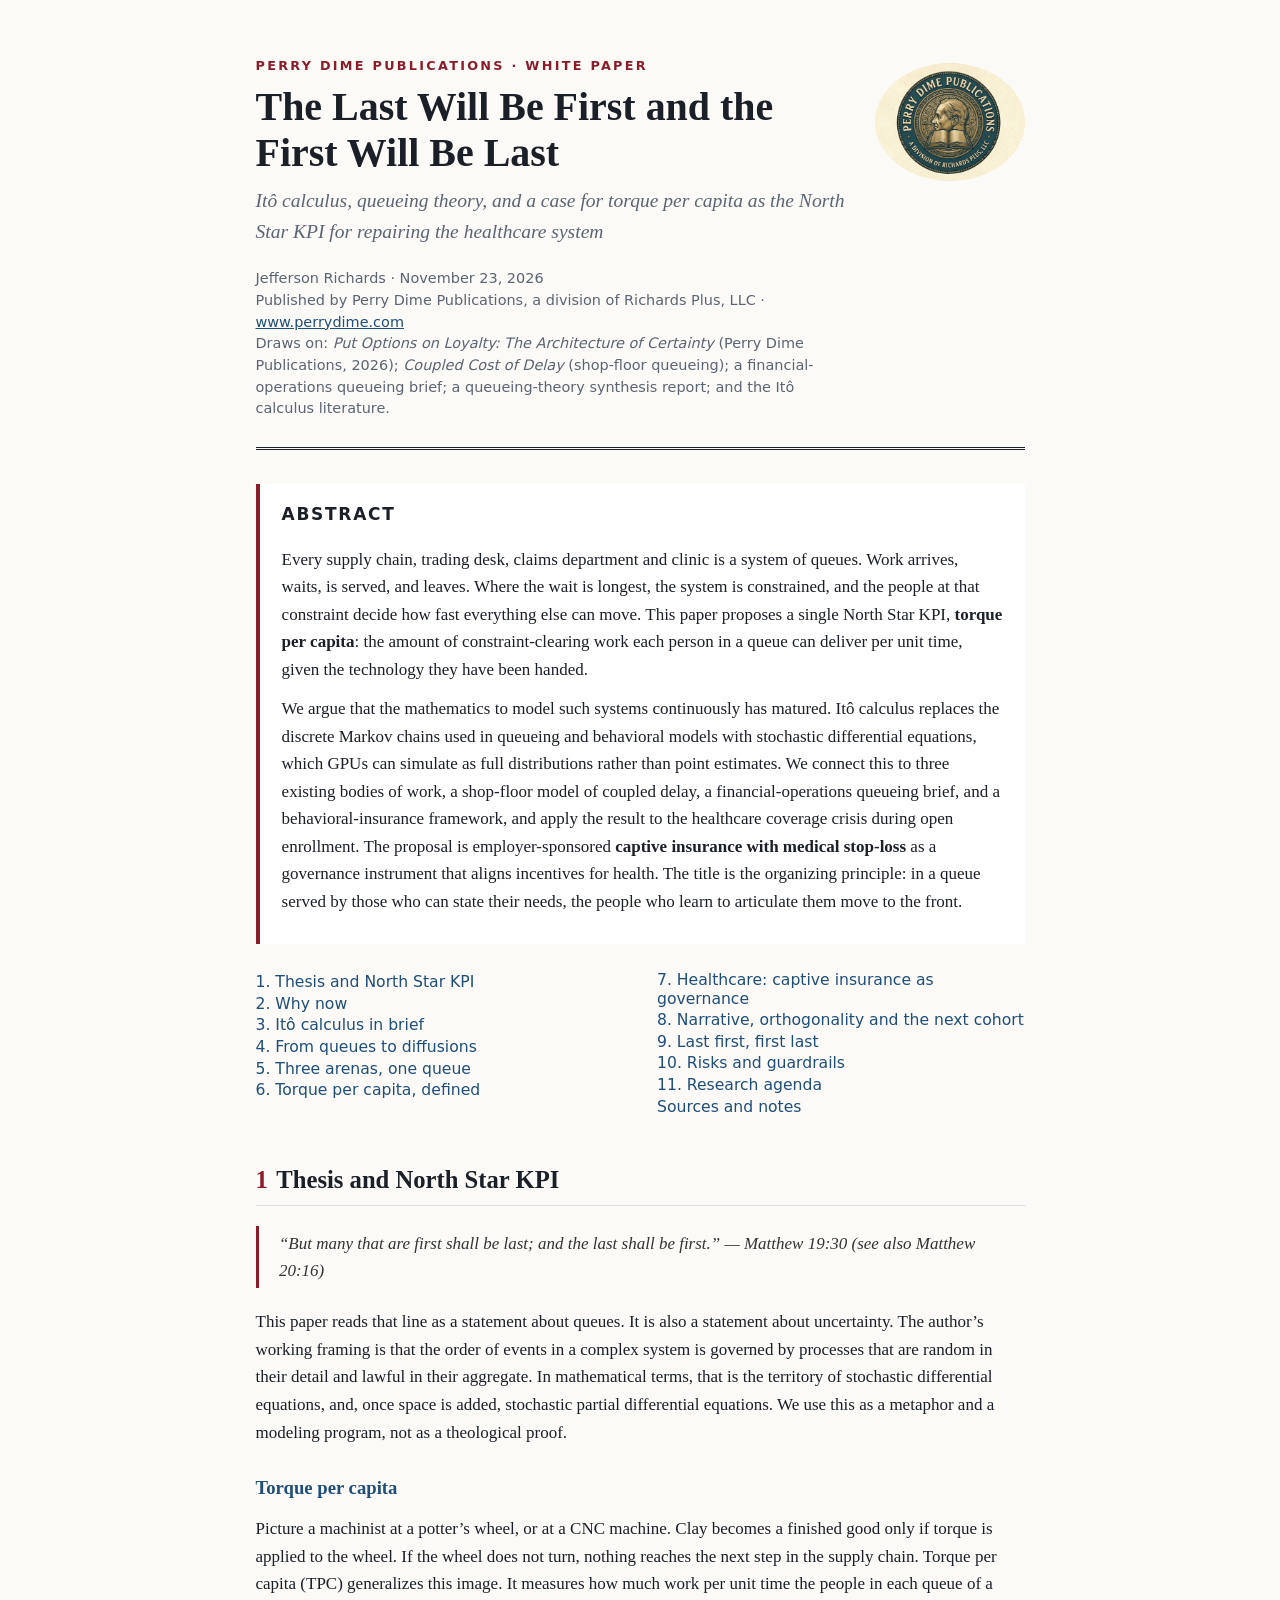
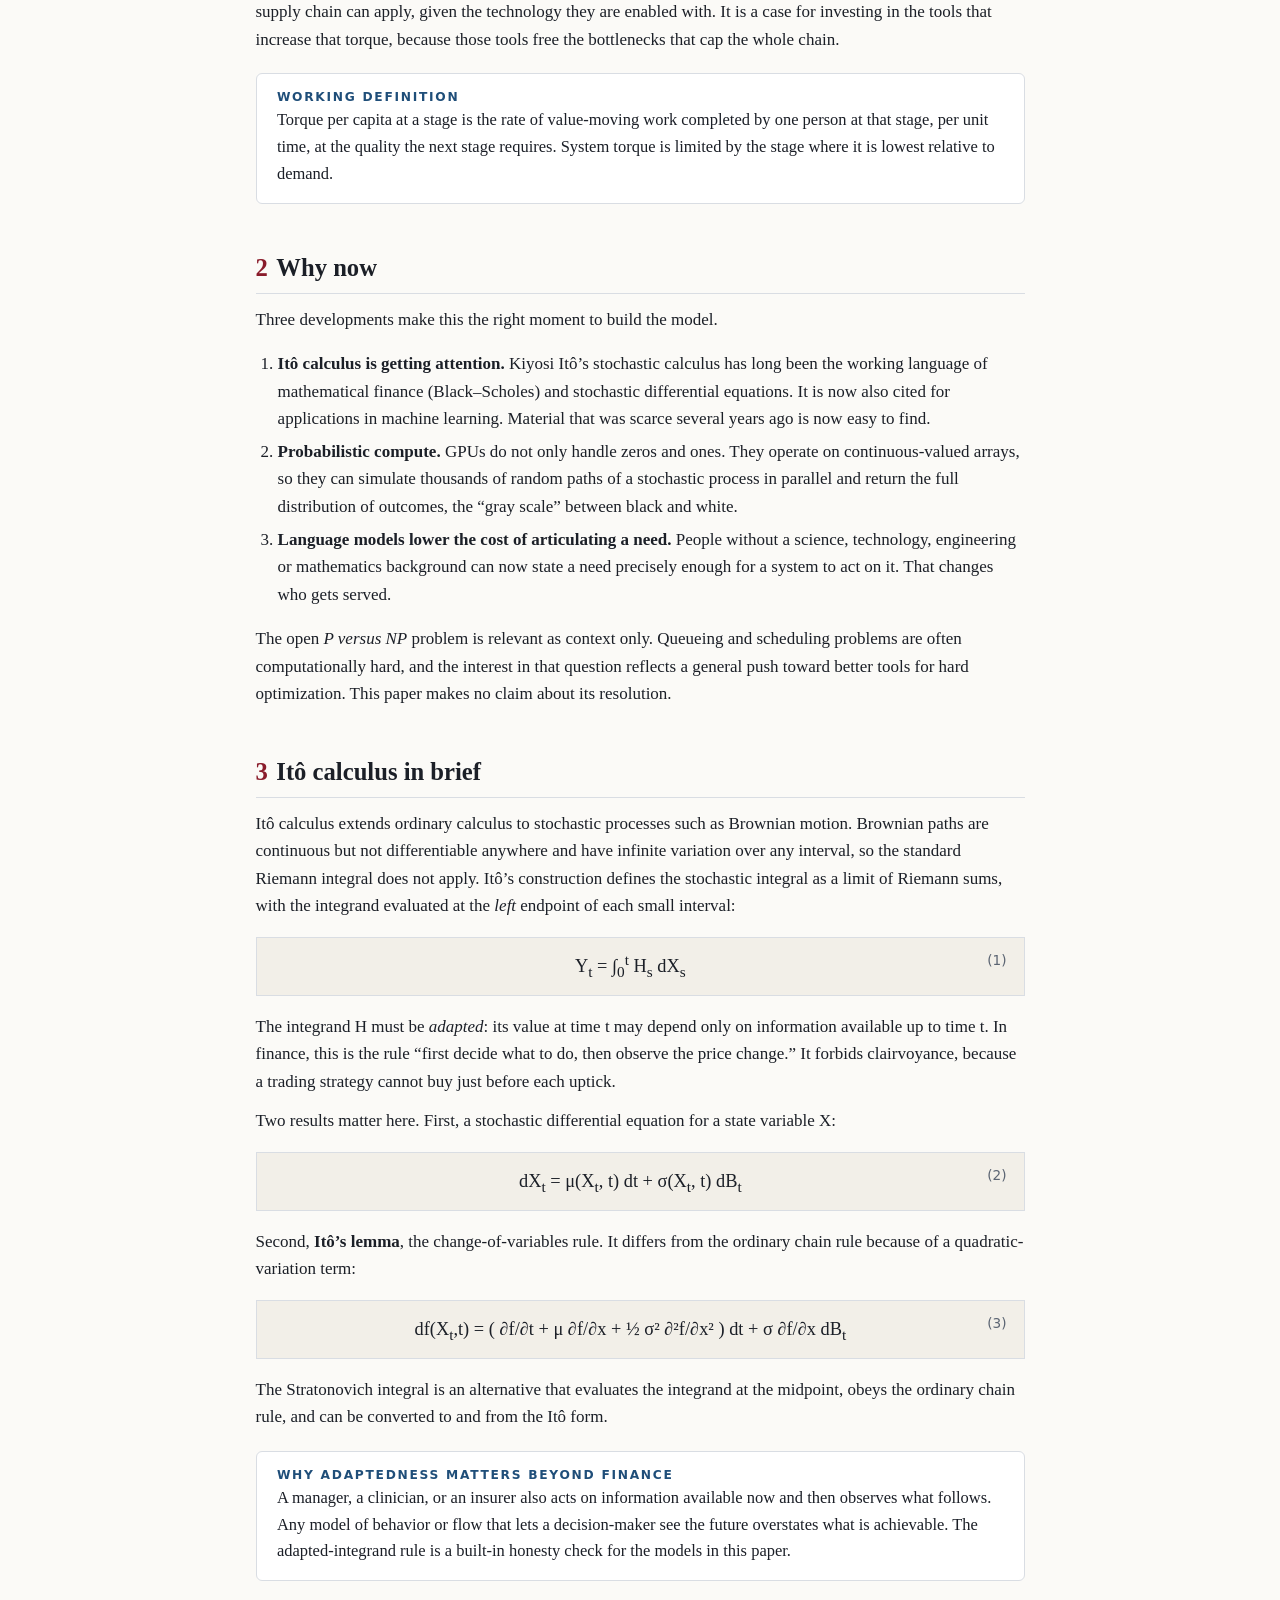
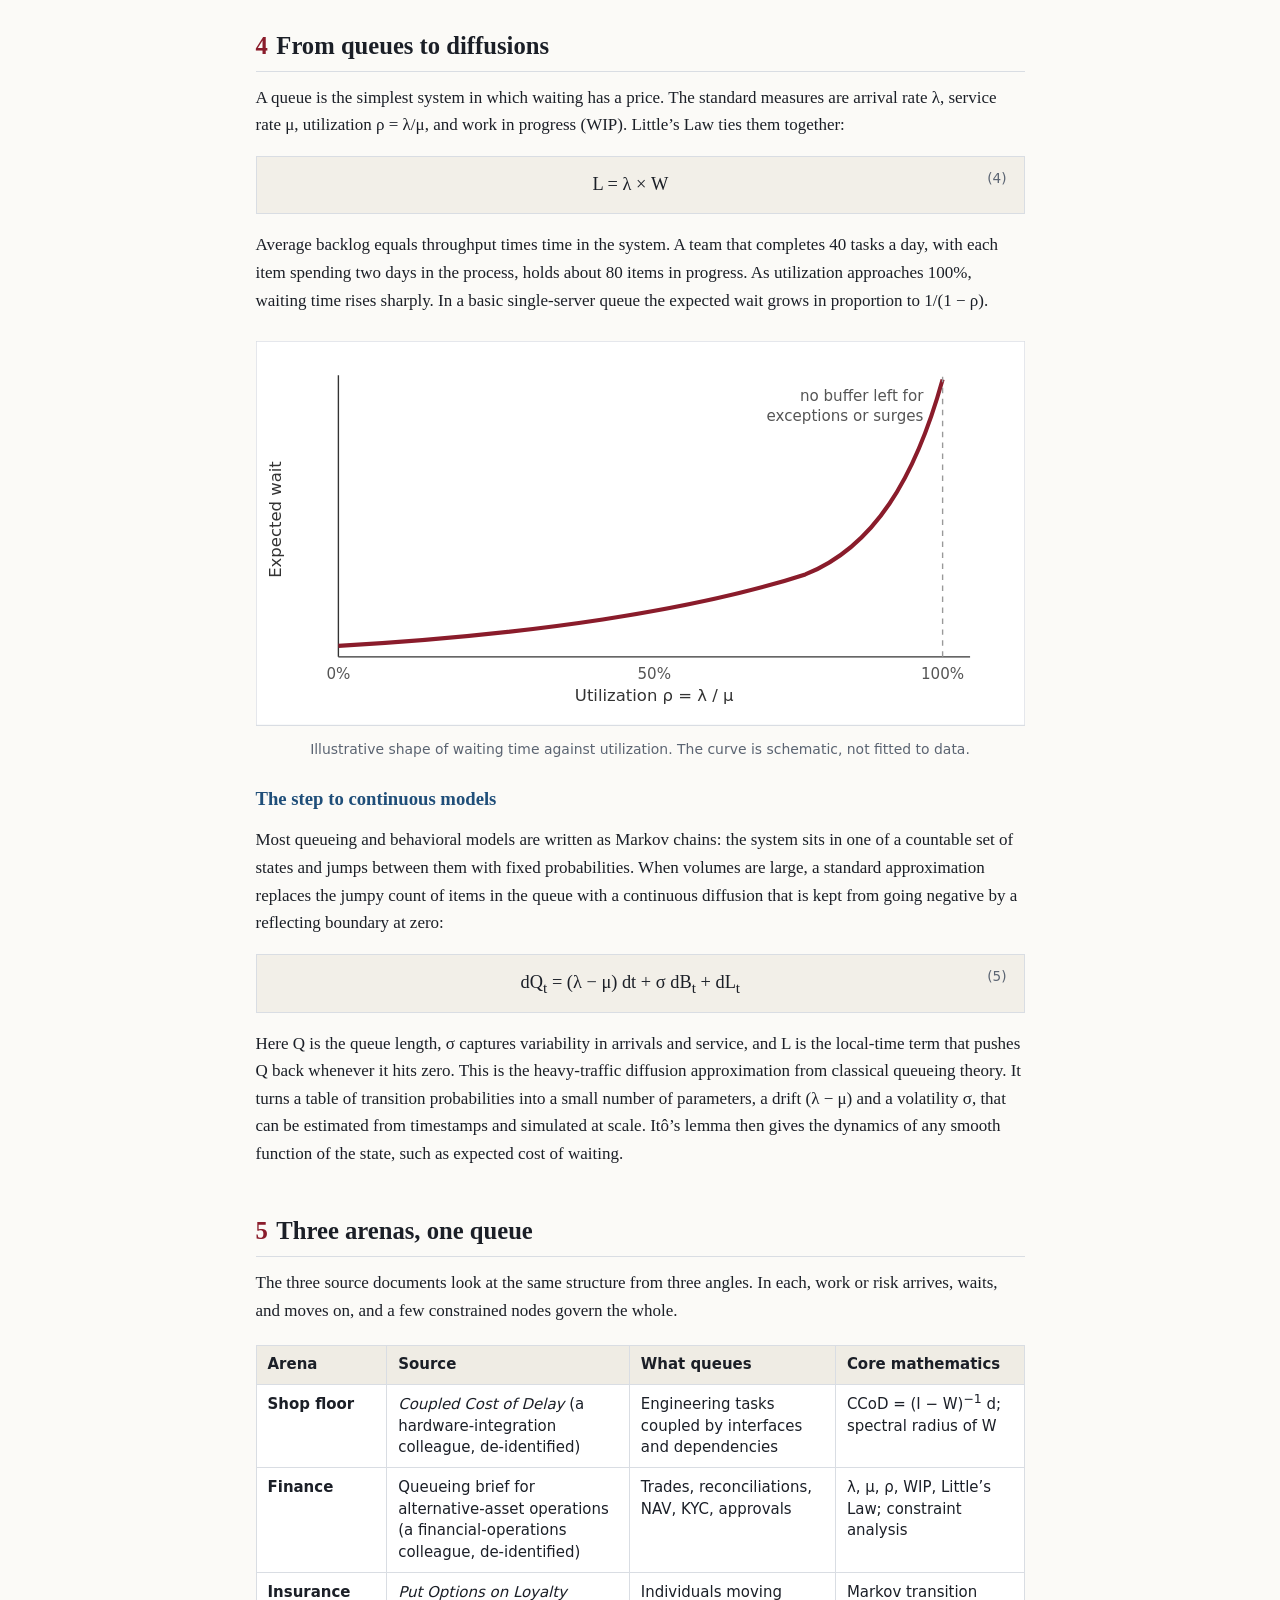
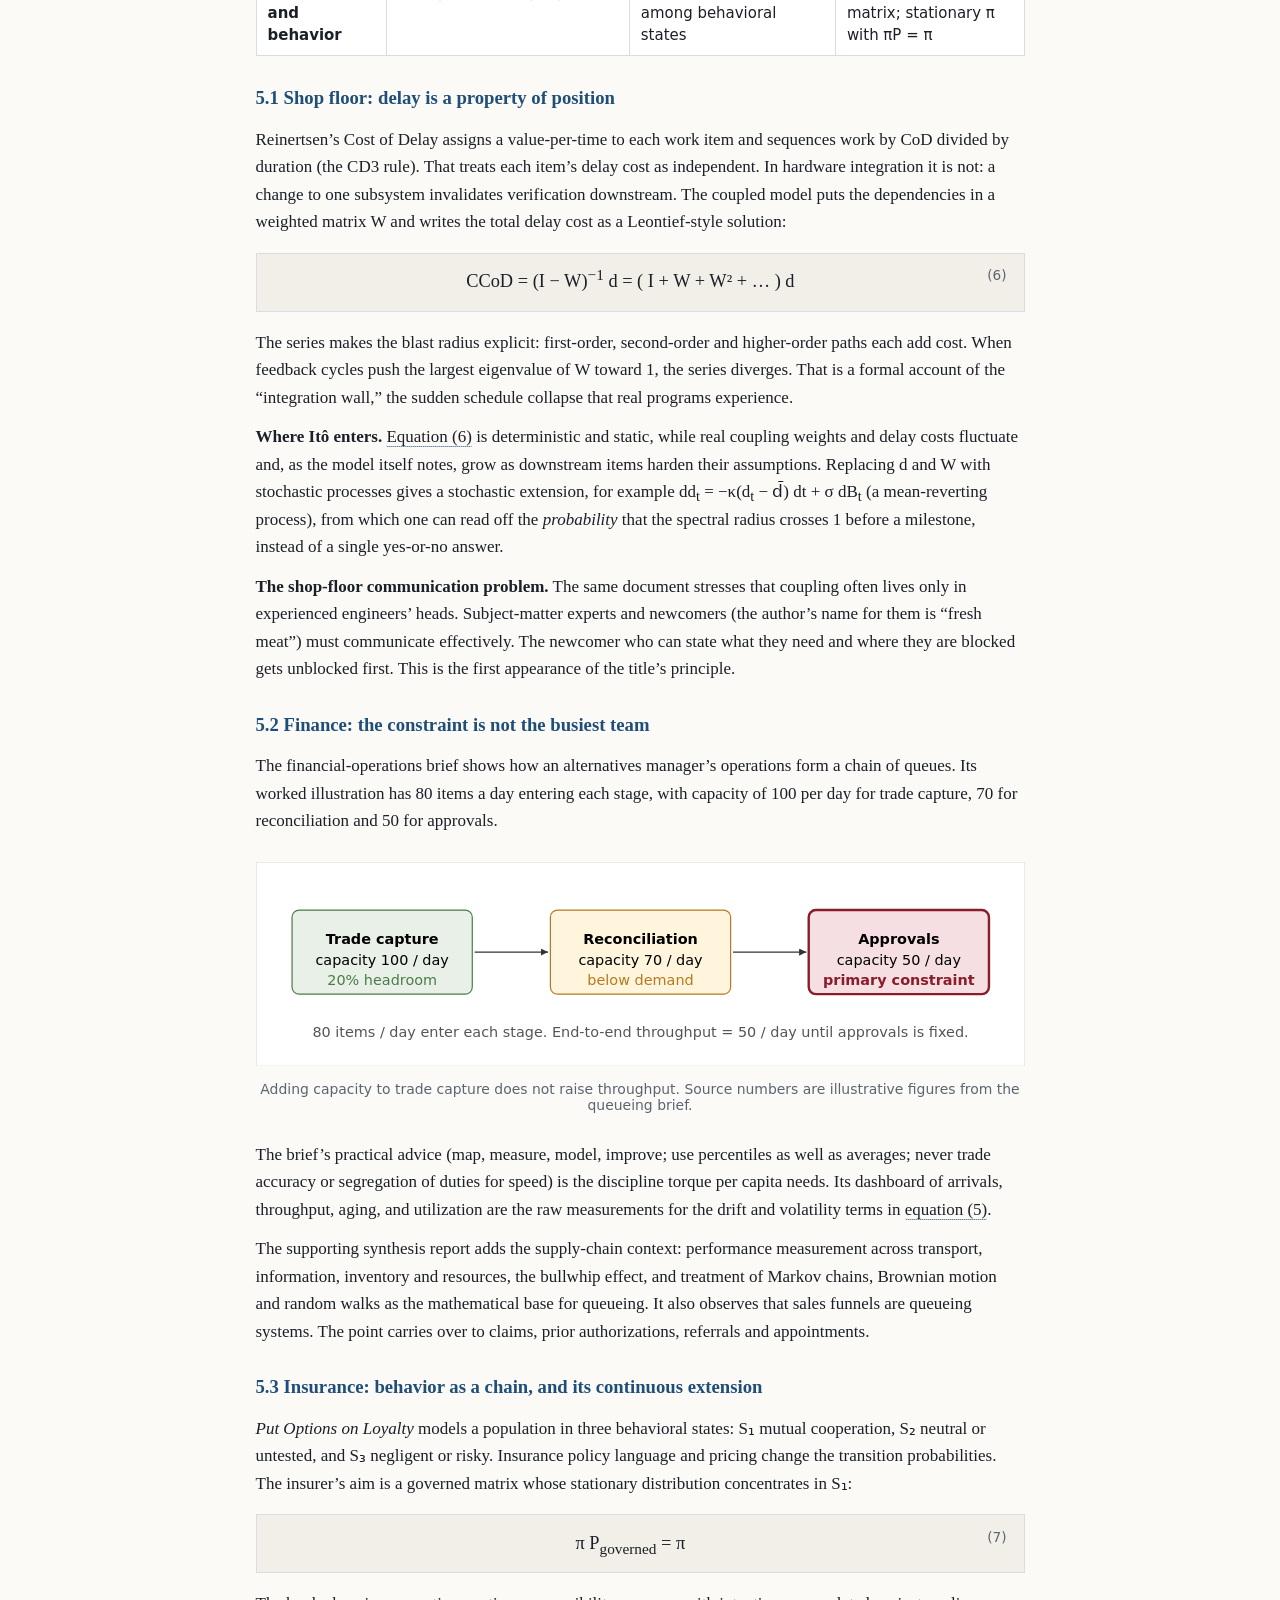
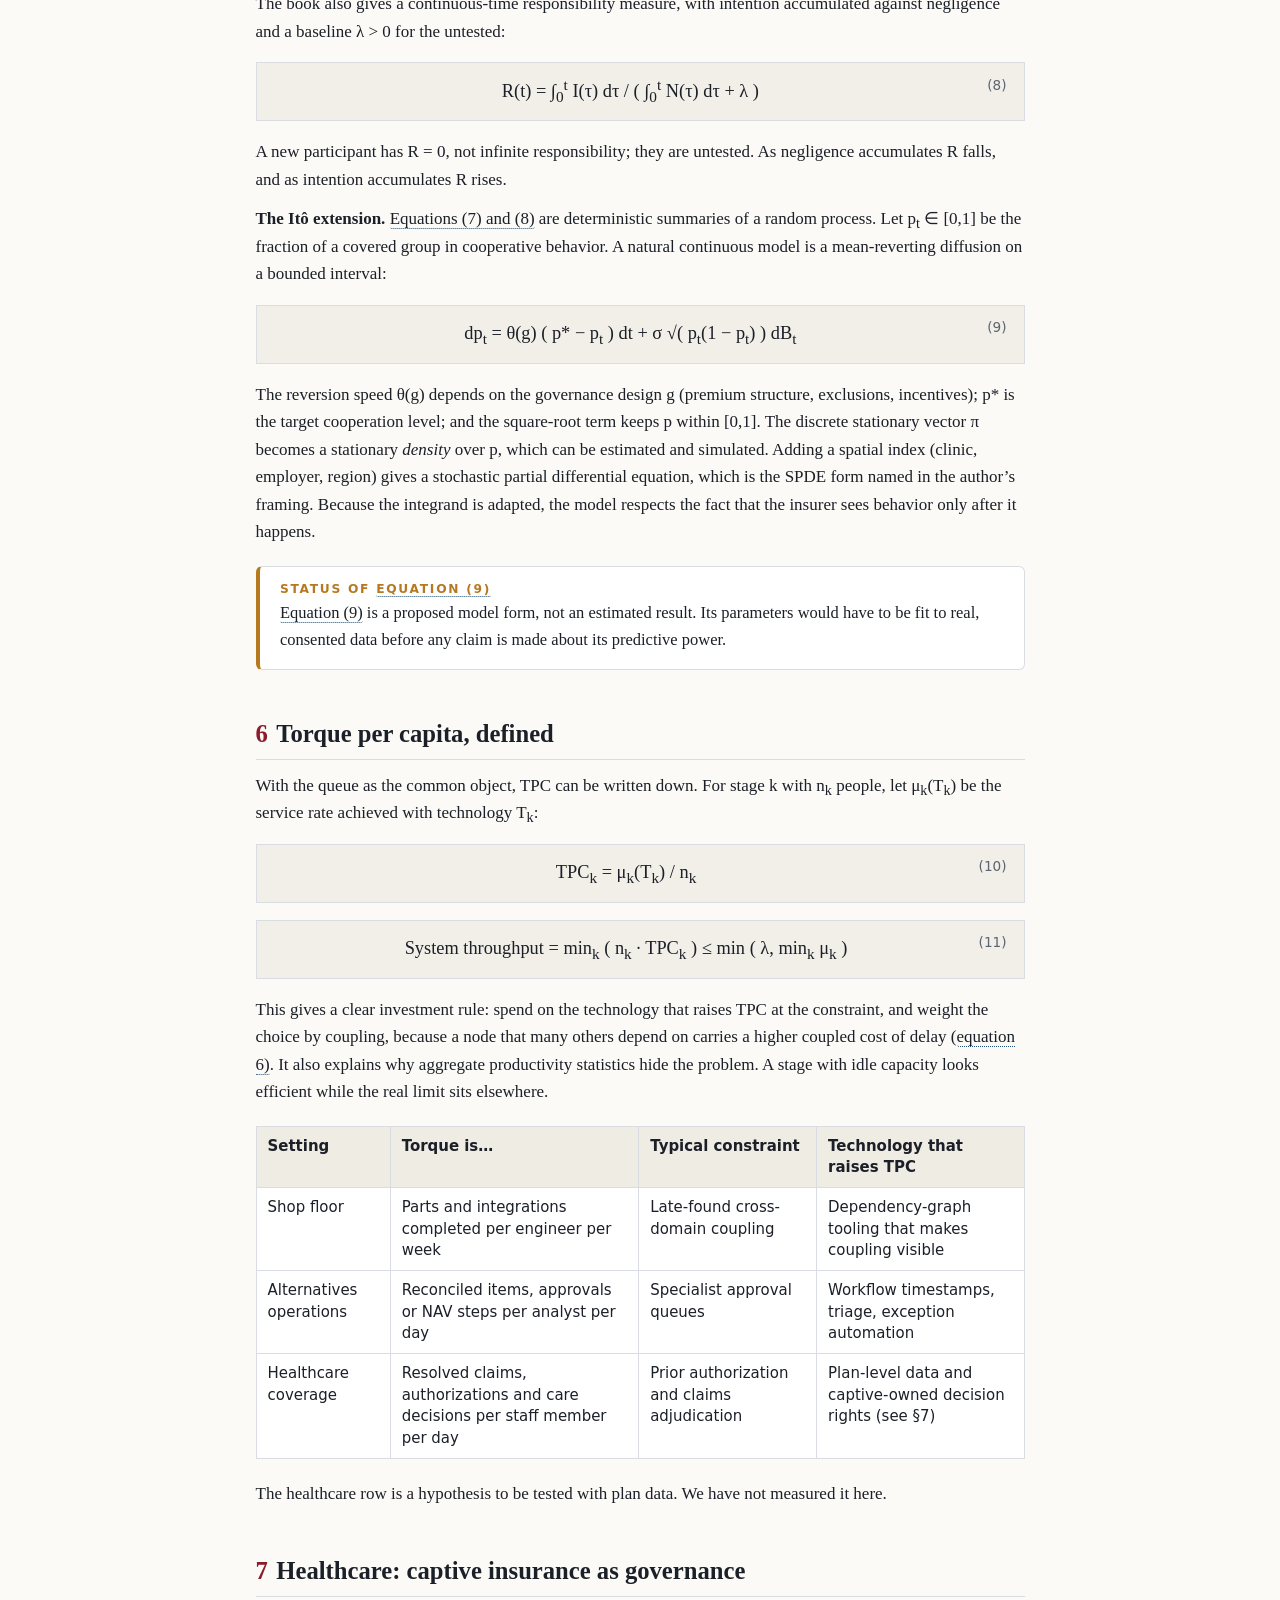
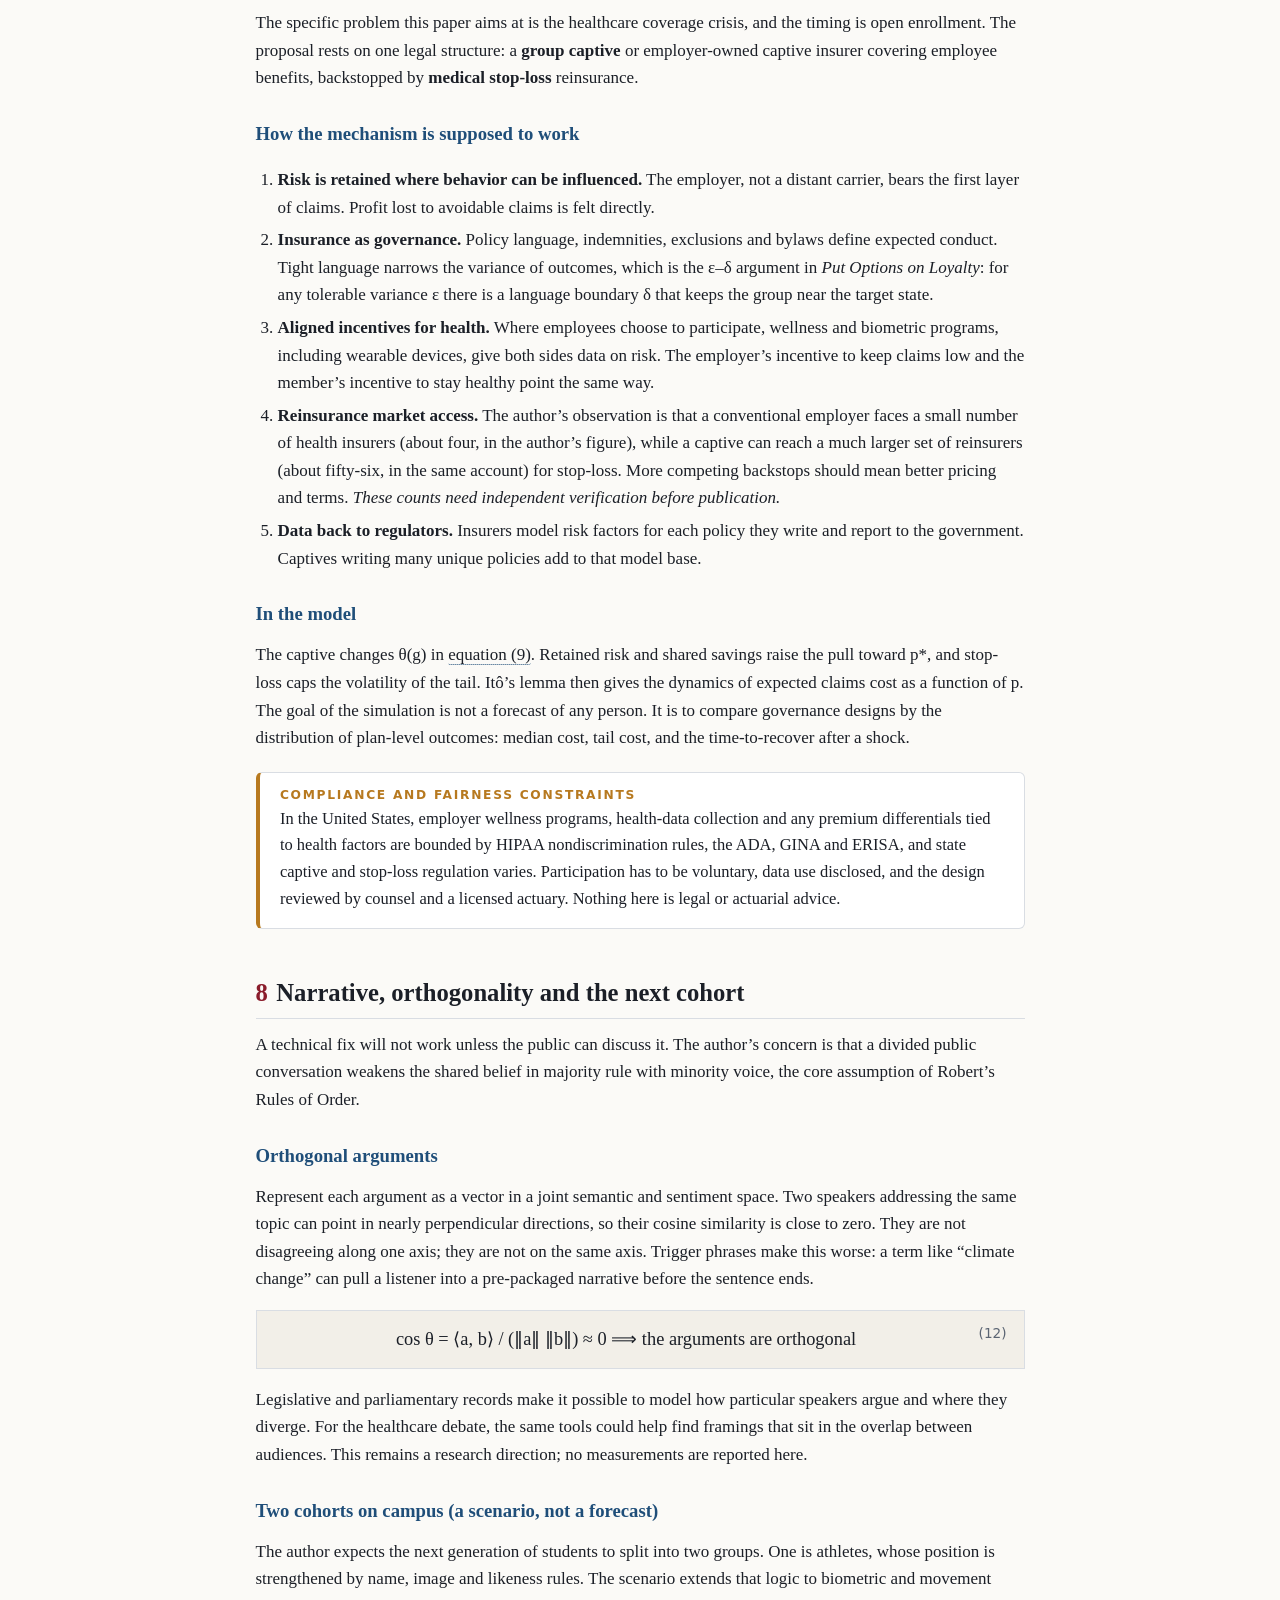
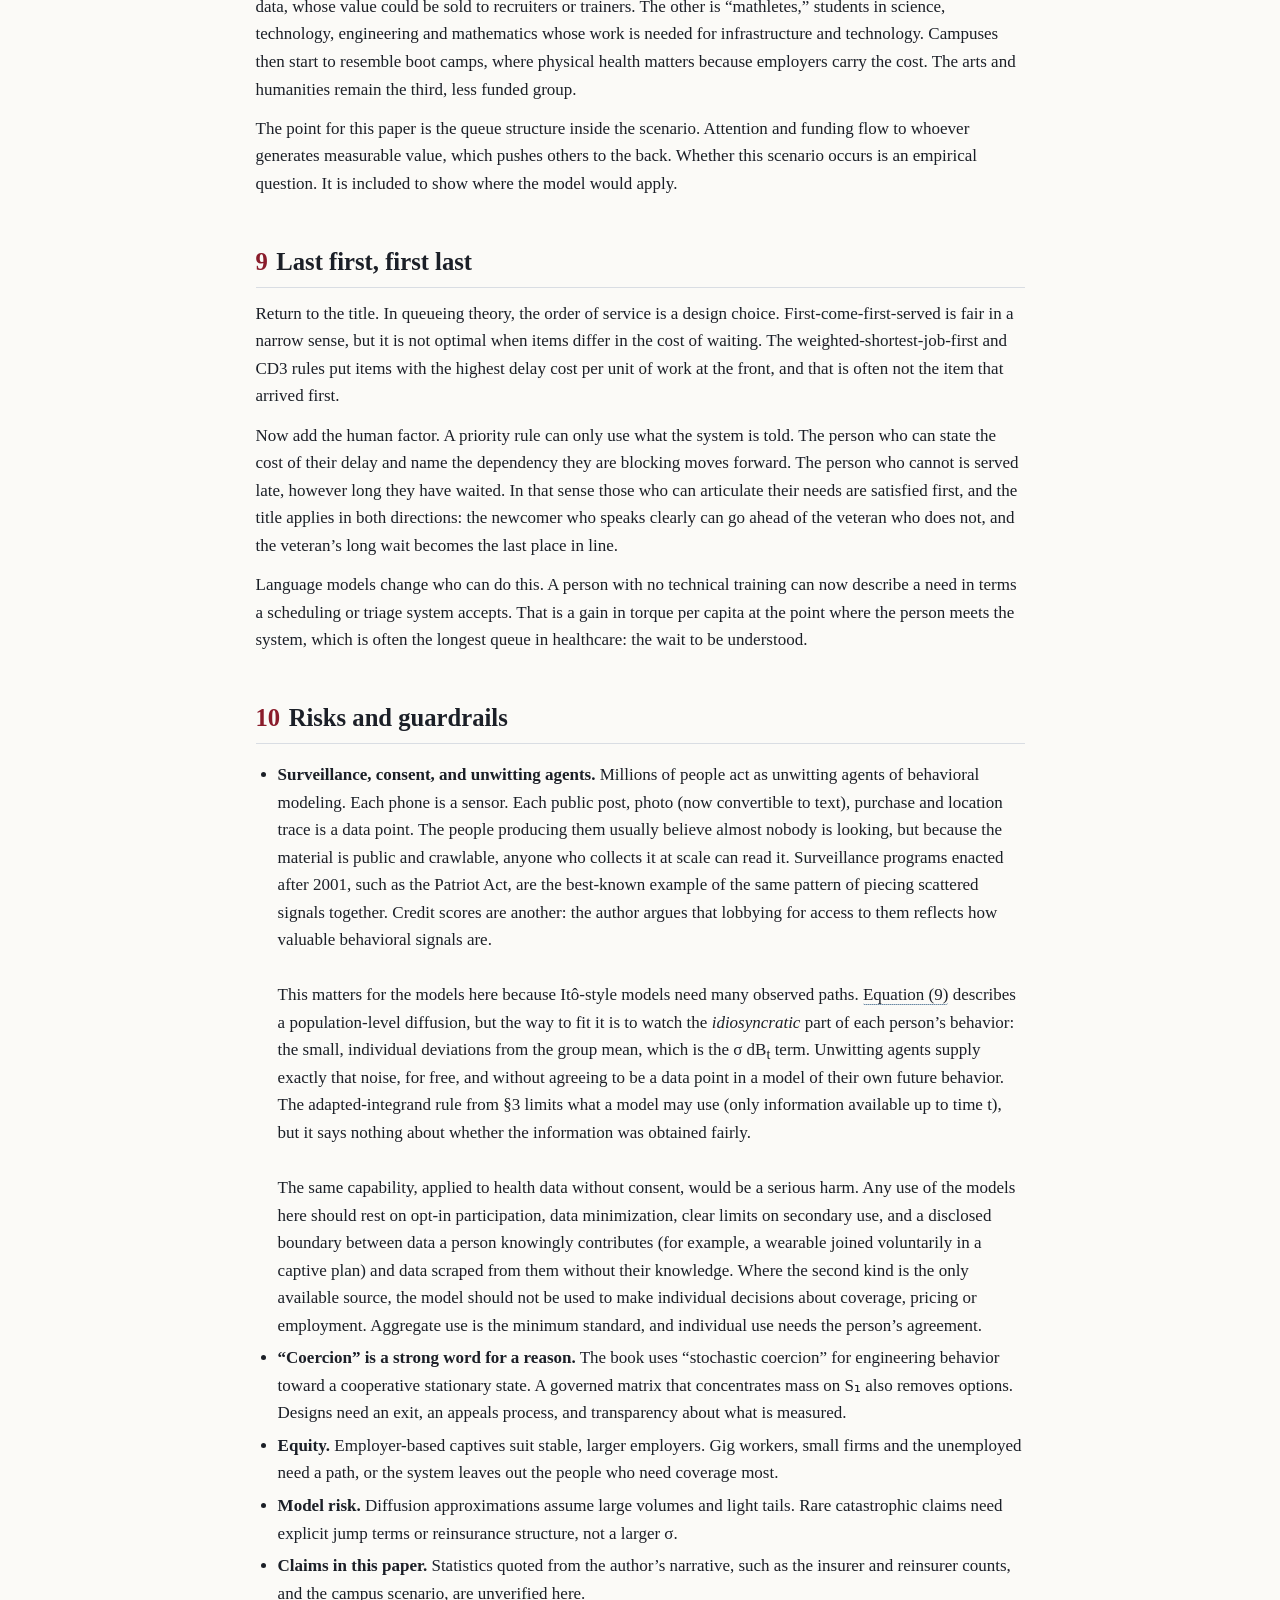
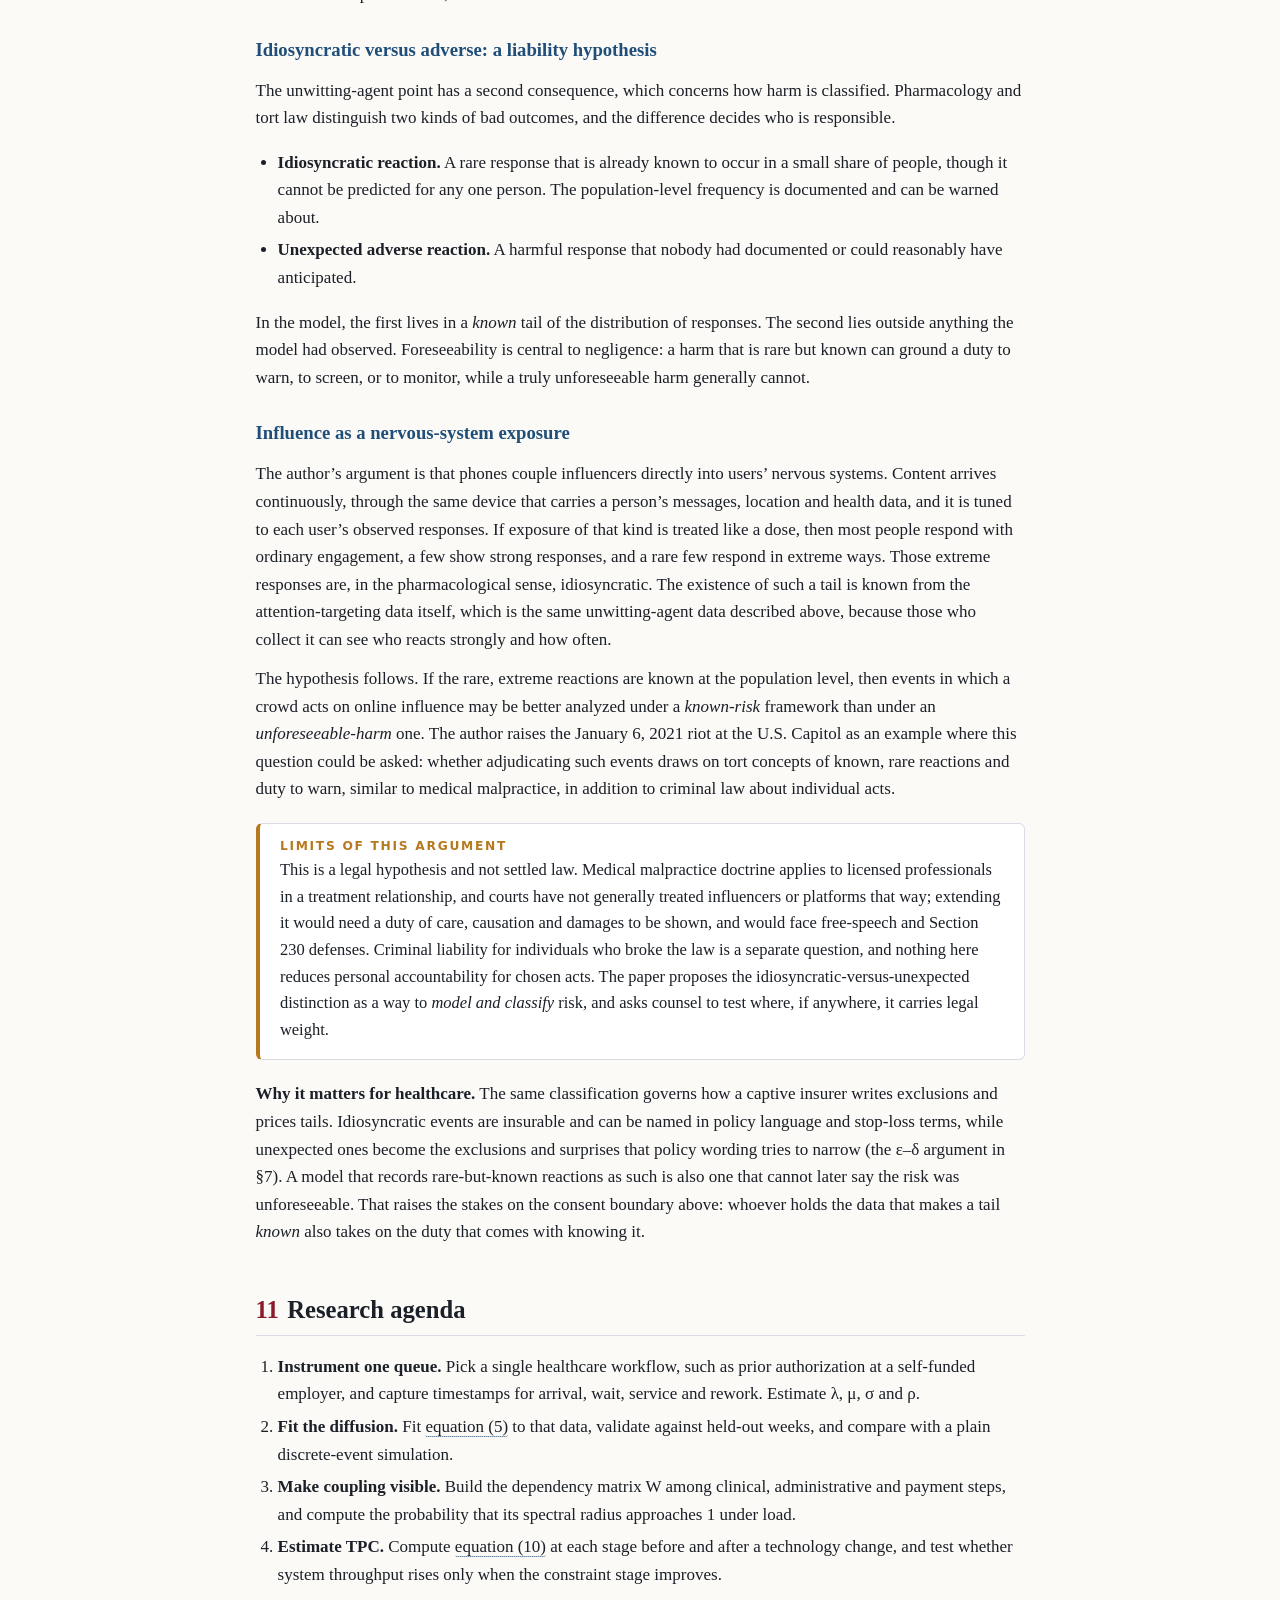
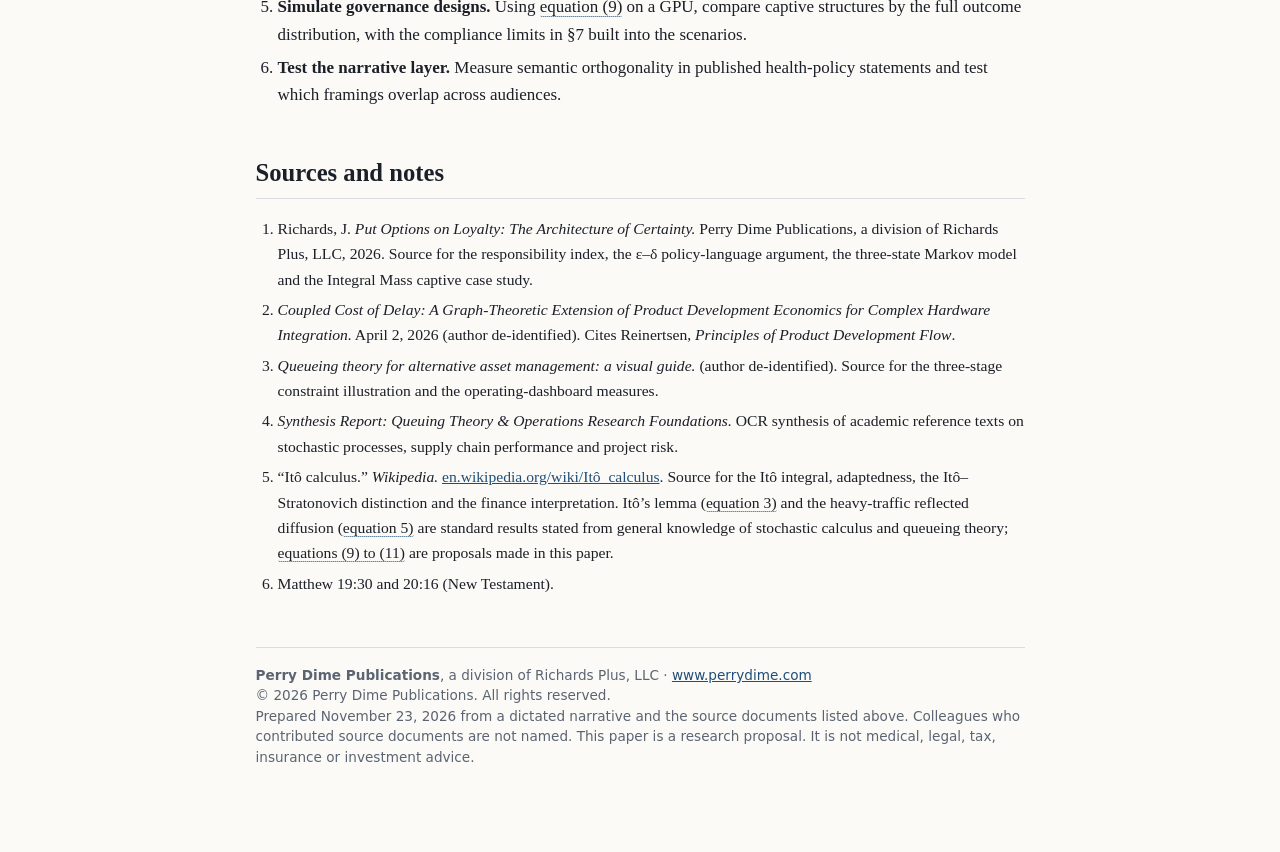
==== commit 77af5449: "Paper HTML: hover (or tap) any equation reference to see the equation" ====
--- a/paper/The-Last-Will-Be-First_White-Paper.html
+++ b/paper/The-Last-Will-Be-First_White-Paper.html
@@ -50,6 +50,23 @@
   .refs li{font-size:.92rem}
   a{color:var(--accent2)}
   footer{margin-top:3rem;border-top:1px solid var(--rule);padding-top:1rem;font:.8rem/1.5 system-ui,sans-serif;color:var(--muted)}
+
+  /* ---- equation hover: references to an equation show it in a popover ---- */
+  @media screen{
+    .eqref{border-bottom:1.5px dotted var(--accent2);cursor:help;color:inherit;border-radius:2px}
+    .eqref:hover,.eqref:focus,.eqref.on{background:#e6eef6;outline:none}
+    .eq.flash{animation:eqflash 1.6s ease-out}
+    @keyframes eqflash{0%{background:#ffe9a8;box-shadow:0 0 0 4px #ffe9a8}100%{background:var(--code);box-shadow:none}}
+  }
+  .eq-pop{position:fixed;z-index:60;left:0;top:0;visibility:hidden;opacity:0;transition:opacity .12s;max-width:min(440px,92vw);background:#fff;border:1px solid var(--rule);border-top:3px solid var(--accent2);border-radius:6px;box-shadow:0 8px 28px rgba(15,31,61,.22);padding:.55rem .75rem .65rem;font:.85rem/1.4 system-ui,sans-serif}
+  .eq-pop.show{visibility:visible;opacity:1}
+  .eq-pop .pi{margin:.1rem 0 .35rem}
+  .eq-pop .pi+.pi{border-top:1px dashed var(--rule);padding-top:.45rem}
+  .eq-pop .pl{display:flex;justify-content:space-between;align-items:baseline;gap:.8rem;font-weight:700;color:var(--accent2);margin-bottom:.2rem}
+  .eq-pop .pl a{font-weight:600;font-size:.78rem;color:var(--accent);text-decoration:none;white-space:nowrap}
+  .eq-pop .pl a:hover{text-decoration:underline}
+  .eq-pop .eq{margin:0;font-size:1rem;padding:.5rem .6rem;text-align:left;overflow-x:auto}
+  .eq-pop .hint{font-size:.72rem;color:var(--muted);margin-top:.2rem}
   @page{size:Letter;margin:0.85in 0.9in 0.9in 0.9in}
   @media print{
     html{font-size:11pt}
@@ -75,8 +92,59 @@
     .toc{display:grid;grid-template-columns:1fr 1fr;column-gap:2rem;columns:auto;margin:1rem 0 0;break-inside:avoid;page-break-inside:avoid}
     a{color:var(--accent2);text-decoration:none}
     .toc{break-after:page;page-break-after:always}
-  }
-  @media (max-width:640px){.toc{columns:1}h1{font-size:1.8rem}}
+    .tscroll{overflow:visible;margin:0}
+    .eq-pop{display:none!important}
+    .eqref{border:0}
+    .pipe-m{display:none!important}
+  }
+  html{-webkit-text-size-adjust:100%;text-size-adjust:100%}
+  img,svg{max-width:100%}
+  .pipe-m{display:none;margin:1rem auto;max-width:420px;text-align:center}
+  .pipe-m .pbox{border:2px solid;border-radius:8px;padding:.6rem .8rem;font:.9rem/1.4 system-ui,sans-serif}
+  .pipe-m .pbox b{display:block;font-size:1rem}
+  .pipe-m .pbox span{display:block}
+  .pipe-m .pbox em{display:block;font-style:normal;font-weight:600}
+  .pipe-m .ok{background:#e8f0e8;border-color:#4a7c4a}.pipe-m .ok em{color:#4a7c4a}
+  .pipe-m .mid{background:#fff4dc;border-color:#b7791f}.pipe-m .mid em{color:#b7791f}
+  .pipe-m .bad{background:#f6dfe2;border-color:#8a1c2b}.pipe-m .bad em{color:#8a1c2b}
+  .pipe-m .parrow{font-size:1.4rem;line-height:1.3;color:#333}
+  .pipe-m .pnote{font:.8rem/1.4 system-ui,sans-serif;color:var(--muted);margin-top:.6rem}
+  @media screen and (max-width:760px){
+    html{font-size:16px}
+    .page{padding:1.4rem 1rem 3rem}
+    /* logo on top, title block below */
+    header.title{flex-direction:column-reverse;align-items:flex-start;gap:.9rem}
+    .logo{width:92px}
+    h1{font-size:1.75rem}
+    .subtitle{font-size:1.02rem}
+    h2{font-size:1.28rem;margin-top:2rem}
+    h3{font-size:1.05rem}
+    .meta{font-size:.8rem}
+    .abstract{padding:.8rem 1rem;margin:1.2rem 0}
+    .toc{columns:1}
+    .eq{font-size:.95rem;padding:.65rem .7rem;text-align:left;overflow-x:auto}
+    .eq .tag{float:none;display:block;text-align:right;margin-top:.2rem}
+    .callout{padding:.7rem .9rem;font-size:.95rem}
+    blockquote{margin:1rem 0;padding:.1rem .9rem}
+    /* tables restack into cards so every column fits the screen; no sideways scrolling */
+    .tscroll{overflow:visible;margin:1rem 0}
+    table.stack{min-width:0;border:0;background:none;font-size:.9rem}
+    table.stack thead{display:none}
+    table.stack tbody,table.stack tr,table.stack td{display:block}
+    table.stack tr{background:#fff;border:1px solid var(--rule);border-radius:6px;margin:0 0 .7rem;padding:.45rem .8rem}
+    table.stack td{border:0;border-bottom:1px dashed #e6e6e6;padding:.35rem 0}
+    table.stack td:last-child{border-bottom:0}
+    table.stack td::before{content:attr(data-label);display:block;font:700 .66rem system-ui,sans-serif;letter-spacing:.09em;text-transform:uppercase;color:var(--muted);margin-bottom:.1rem}
+    table.stack td:first-child{font-size:1rem}
+    table.stack td:first-child::before{display:none}
+    /* diagrams fit the width; text inside is enlarged so it stays readable when scaled down */
+    figure svg{min-width:0;width:100%;height:auto}
+    figure.fig-wait svg text{font-size:15px}
+    .svg-d{display:none}
+    .pipe-m{display:block}
+    footer{font-size:.78rem}
+  }
+  @media screen and (max-width:380px){.logo{width:76px}h1{font-size:1.55rem}}
 </style>
 </head>
 <body>
@@ -155,7 +223,7 @@
 <div class="eq">L = λ × W<span class="tag">(4)</span></div>
 <p>Average backlog equals throughput times time in the system. A team that completes 40 tasks a day, with each item spending two days in the process, holds about 80 items in progress. As utilization approaches 100%, waiting time rises sharply. In a basic single-server queue the expected wait grows in proportion to 1/(1 − ρ).</p>
 
-<figure>
+<figure class="fig-wait">
 <svg viewBox="0 0 560 280" width="100%" role="img" aria-label="Waiting time rises sharply as utilization approaches 100 percent">
   <rect x="0" y="0" width="560" height="280" fill="#fff" stroke="#d9dde3"/>
   <line x1="60" y1="230" x2="520" y2="230" stroke="#333"/>
@@ -180,14 +248,14 @@
 
 <h2 id="s5"><span class="n">5</span>Three arenas, one queue</h2>
 <p>The three source documents look at the same structure from three angles. In each, work or risk arrives, waits, and moves on, and a few constrained nodes govern the whole.</p>
-<table>
+<div class="tscroll"><table class="stack">
   <thead><tr><th>Arena</th><th>Source</th><th>What queues</th><th>Core mathematics</th></tr></thead>
   <tbody>
-    <tr><td><strong>Shop floor</strong></td><td><em>Coupled Cost of Delay</em> (a hardware-integration colleague, de-identified)</td><td>Engineering tasks coupled by interfaces and dependencies</td><td>CCoD = (I − W)<sup>−1</sup> d; spectral radius of W</td></tr>
-    <tr><td><strong>Finance</strong></td><td>Queueing brief for alternative-asset operations (a financial-operations colleague, de-identified)</td><td>Trades, reconciliations, NAV, KYC, approvals</td><td>λ, μ, ρ, WIP, Little’s Law; constraint analysis</td></tr>
-    <tr><td><strong>Insurance and behavior</strong></td><td><em>Put Options on Loyalty</em></td><td>Individuals moving among behavioral states</td><td>Markov transition matrix; stationary π with πP = π</td></tr>
+    <tr><td data-label="Arena"><strong>Shop floor</strong></td><td data-label="Source"><em>Coupled Cost of Delay</em> (a hardware-integration colleague, de-identified)</td><td data-label="What queues">Engineering tasks coupled by interfaces and dependencies</td><td data-label="Core mathematics">CCoD = (I − W)<sup>−1</sup> d; spectral radius of W</td></tr>
+    <tr><td data-label="Arena"><strong>Finance</strong></td><td data-label="Source">Queueing brief for alternative-asset operations (a financial-operations colleague, de-identified)</td><td data-label="What queues">Trades, reconciliations, NAV, KYC, approvals</td><td data-label="Core mathematics">λ, μ, ρ, WIP, Little’s Law; constraint analysis</td></tr>
+    <tr><td data-label="Arena"><strong>Insurance and behavior</strong></td><td data-label="Source"><em>Put Options on Loyalty</em></td><td data-label="What queues">Individuals moving among behavioral states</td><td data-label="Core mathematics">Markov transition matrix; stationary π with πP = π</td></tr>
   </tbody>
-</table>
+</table></div>
 
 <h3>5.1 Shop floor: delay is a property of position</h3>
 <p>Reinertsen’s Cost of Delay assigns a value-per-time to each work item and sequences work by CoD divided by duration (the CD3 rule). That treats each item’s delay cost as independent. In hardware integration it is not: a change to one subsystem invalidates verification downstream. The coupled model puts the dependencies in a weighted matrix W and writes the total delay cost as a Leontief-style solution:</p>
@@ -200,6 +268,7 @@
 <p>The financial-operations brief shows how an alternatives manager’s operations form a chain of queues. Its worked illustration has 80 items a day entering each stage, with capacity of 100 per day for trade capture, 70 for reconciliation and 50 for approvals.</p>
 
 <figure>
+<div class="svg-d">
 <svg viewBox="0 0 640 170" width="100%" role="img" aria-label="Three-stage pipeline with demand of 80 per day and capacities of 100, 70 and 50">
   <rect width="640" height="170" fill="#fff" stroke="#d9dde3"/>
   <g font-size="12" text-anchor="middle">
@@ -214,6 +283,15 @@
   </g>
   <defs><marker id="a" markerWidth="8" markerHeight="8" refX="6" refY="3" orient="auto"><path d="M0,0 L6,3 L0,6 z" fill="#333"/></marker></defs>
 </svg>
+</div>
+<div class="pipe-m" role="img" aria-label="Three-stage pipeline with demand of 80 per day and capacities of 100, 70 and 50">
+  <div class="pbox ok"><b>Trade capture</b><span>capacity 100 / day</span><em>20% headroom</em></div>
+  <div class="parrow">&#8595;</div>
+  <div class="pbox mid"><b>Reconciliation</b><span>capacity 70 / day</span><em>below demand</em></div>
+  <div class="parrow">&#8595;</div>
+  <div class="pbox bad"><b>Approvals</b><span>capacity 50 / day</span><em>primary constraint</em></div>
+  <div class="pnote">80 items / day enter each stage. End-to-end throughput = 50 / day until approvals is fixed.</div>
+</div>
 <figcaption>Adding capacity to trade capture does not raise throughput. Source numbers are illustrative figures from the queueing brief.</figcaption>
 </figure>
 
@@ -240,14 +318,14 @@
 <div class="eq">System throughput = min<sub>k</sub> ( n<sub>k</sub> · TPC<sub>k</sub> )  ≤  min ( λ, min<sub>k</sub> μ<sub>k</sub> )<span class="tag">(11)</span></div>
 <p>This gives a clear investment rule: spend on the technology that raises TPC at the constraint, and weight the choice by coupling, because a node that many others depend on carries a higher coupled cost of delay (equation 6). It also explains why aggregate productivity statistics hide the problem. A stage with idle capacity looks efficient while the real limit sits elsewhere.</p>
 
-<table>
+<div class="tscroll"><table class="stack">
   <thead><tr><th>Setting</th><th>Torque is…</th><th>Typical constraint</th><th>Technology that raises TPC</th></tr></thead>
   <tbody>
-    <tr><td>Shop floor</td><td>Parts and integrations completed per engineer per week</td><td>Late-found cross-domain coupling</td><td>Dependency-graph tooling that makes coupling visible</td></tr>
-    <tr><td>Alternatives operations</td><td>Reconciled items, approvals or NAV steps per analyst per day</td><td>Specialist approval queues</td><td>Workflow timestamps, triage, exception automation</td></tr>
-    <tr><td>Healthcare coverage</td><td>Resolved claims, authorizations and care decisions per staff member per day</td><td>Prior authorization and claims adjudication</td><td>Plan-level data and captive-owned decision rights (see §7)</td></tr>
+    <tr><td data-label="Setting">Shop floor</td><td data-label="Torque is…">Parts and integrations completed per engineer per week</td><td data-label="Typical constraint">Late-found cross-domain coupling</td><td data-label="Technology that raises TPC">Dependency-graph tooling that makes coupling visible</td></tr>
+    <tr><td data-label="Setting">Alternatives operations</td><td data-label="Torque is…">Reconciled items, approvals or NAV steps per analyst per day</td><td data-label="Typical constraint">Specialist approval queues</td><td data-label="Technology that raises TPC">Workflow timestamps, triage, exception automation</td></tr>
+    <tr><td data-label="Setting">Healthcare coverage</td><td data-label="Torque is…">Resolved claims, authorizations and care decisions per staff member per day</td><td data-label="Typical constraint">Prior authorization and claims adjudication</td><td data-label="Technology that raises TPC">Plan-level data and captive-owned decision rights (see §7)</td></tr>
   </tbody>
-</table>
+</table></div>
 <p>The healthcare row is a hypothesis to be tested with plan data. We have not measured it here.</p>
 
 <h2 id="s7"><span class="n">7</span>Healthcare: captive insurance as governance</h2>
@@ -344,5 +422,116 @@
 </footer>
 
 </div>
+
+<script>
+/* Equation hover: every in-text reference such as "Equation (6)", "equations (7) and (8)" or
+   "equations (9) to (11)" shows the referenced equation(s) when hovered (or tapped on a touch screen). */
+(function () {
+  var eqs = {};
+  document.querySelectorAll('.eq').forEach(function (el) {
+    var tag = el.querySelector('.tag');
+    var m = tag && tag.textContent.match(/\((\d+)\)/);
+    if (m) { eqs[m[1]] = el; el.id = 'eq-' + m[1]; }
+  });
+
+  /* ---- 1. find references in the running text and wrap them ---- */
+  var NUM = '\\(?\\d{1,2}\\)?';
+  var RE = new RegExp('\\b([Ee]quations?)\\s+(' + NUM + '(?:\\s*(?:,|and|to|\u2013|-)\\s*' + NUM + ')*)', 'g');
+  function expand(str) {
+    var out = [], parts = str.replace(/[()]/g, '').split(/\s*(,|and|to|\u2013|-)\s*/);
+    for (var i = 0; i < parts.length; i += 2) {
+      var n = parseInt(parts[i], 10), sep = parts[i - 1];
+      if ((sep === 'to' || sep === '\u2013' || sep === '-') && out.length) {
+        for (var k = out[out.length - 1] + 1; k < n; k++) out.push(k);
+      }
+      out.push(n);
+    }
+    return out.filter(function (n) { return eqs[n]; });
+  }
+  var walker = document.createTreeWalker(document.querySelector('.page'), NodeFilter.SHOW_TEXT, {
+    acceptNode: function (n) {
+      if (!n.nodeValue || !/[Ee]quation/.test(n.nodeValue)) return NodeFilter.FILTER_REJECT;
+      if (n.parentElement.closest('.eq, .eq-pop, script, style, h1, h2, h3, .toc')) return NodeFilter.FILTER_REJECT;
+      return NodeFilter.FILTER_ACCEPT;
+    }
+  });
+  var nodes = []; while (walker.nextNode()) nodes.push(walker.currentNode);
+  nodes.forEach(function (node) {
+    var text = node.nodeValue, last = 0, m, frag = document.createDocumentFragment(), hit = false;
+    RE.lastIndex = 0;
+    while ((m = RE.exec(text))) {
+      var list = expand(m[2]); if (!list.length) continue;
+      hit = true;
+      frag.appendChild(document.createTextNode(text.slice(last, m.index)));
+      var span = document.createElement('span');
+      span.className = 'eqref'; span.tabIndex = 0; span.setAttribute('data-eqs', list.join(','));
+      span.setAttribute('aria-label', m[0] + ' (show equation)');
+      span.textContent = m[0];
+      frag.appendChild(span);
+      last = m.index + m[0].length;
+    }
+    if (hit) { frag.appendChild(document.createTextNode(text.slice(last))); node.parentNode.replaceChild(frag, node); }
+  });
+
+  /* ---- 2. the popover ---- */
+  var pop = document.createElement('div');
+  pop.className = 'eq-pop'; pop.setAttribute('role', 'tooltip');
+  document.body.appendChild(pop);
+  var current = null, hideTimer = null;
+  var canHover = window.matchMedia('(hover: hover)').matches;
+
+  function jump(n) {
+    var t = eqs[n]; if (!t) return;
+    hide();
+    t.scrollIntoView({ behavior: 'smooth', block: 'center' });
+    t.classList.remove('flash'); void t.offsetWidth; t.classList.add('flash');
+  }
+  function show(ref) {
+    clearTimeout(hideTimer);
+    if (current) current.classList.remove('on');
+    current = ref; ref.classList.add('on');
+    var list = ref.getAttribute('data-eqs').split(',');
+    pop.innerHTML = '';
+    list.forEach(function (n) {
+      var item = document.createElement('div'); item.className = 'pi';
+      var label = document.createElement('div'); label.className = 'pl';
+      var name = document.createElement('span'); name.textContent = 'Equation (' + n + ')';
+      var go = document.createElement('a'); go.href = '#eq-' + n; go.textContent = 'Go to equation \u2193';
+      go.addEventListener('click', function (e) { e.preventDefault(); jump(n); });
+      label.appendChild(name); label.appendChild(go);
+      var copy = eqs[n].cloneNode(true);
+      copy.removeAttribute('id'); copy.classList.remove('flash');
+      var tag = copy.querySelector('.tag'); if (tag) tag.remove();
+      item.appendChild(label); item.appendChild(copy); pop.appendChild(item);
+    });
+    pop.classList.remove('show'); pop.style.left = '0px'; pop.style.top = '0px';
+    var r = ref.getBoundingClientRect(), pw = pop.offsetWidth, ph = pop.offsetHeight, vw = window.innerWidth, vh = window.innerHeight;
+    var left = Math.min(Math.max(8, r.left), vw - pw - 8);
+    var top = r.bottom + 8; if (top + ph > vh - 8 && r.top - ph - 8 > 8) top = r.top - ph - 8;
+    pop.style.left = left + 'px'; pop.style.top = Math.max(8, top) + 'px';
+    pop.classList.add('show');
+  }
+  function hide() { pop.classList.remove('show'); if (current) { current.classList.remove('on'); current = null; } }
+  function later() { clearTimeout(hideTimer); hideTimer = setTimeout(hide, 160); }
+
+  document.querySelectorAll('.eqref').forEach(function (ref) {
+    ref.addEventListener('mouseenter', function () { if (canHover) show(ref); });
+    ref.addEventListener('mouseleave', function () { if (canHover) later(); });
+    ref.addEventListener('focus', function () { if (canHover) show(ref); });
+    ref.addEventListener('blur', later);
+    ref.addEventListener('click', function (e) {
+      e.preventDefault();
+      if (canHover) { jump(ref.getAttribute('data-eqs').split(',')[0]); }   // desktop: hover previews, click jumps
+      else if (current === ref) hide(); else show(ref);                       // touch: tap toggles the popover
+    });
+    ref.addEventListener('keydown', function (e) { if (e.key === 'Escape') hide(); if (e.key === 'Enter') jump(ref.getAttribute('data-eqs').split(',')[0]); });
+  });
+  pop.addEventListener('mouseenter', function () { clearTimeout(hideTimer); });
+  pop.addEventListener('mouseleave', later);
+  document.addEventListener('click', function (e) { if (!e.target.closest('.eqref, .eq-pop')) hide(); });
+  window.addEventListener('scroll', function () { hide(); }, { passive: true });
+  window.addEventListener('keydown', function (e) { if (e.key === 'Escape') hide(); });
+})();
+</script>
 </body>
 </html>
